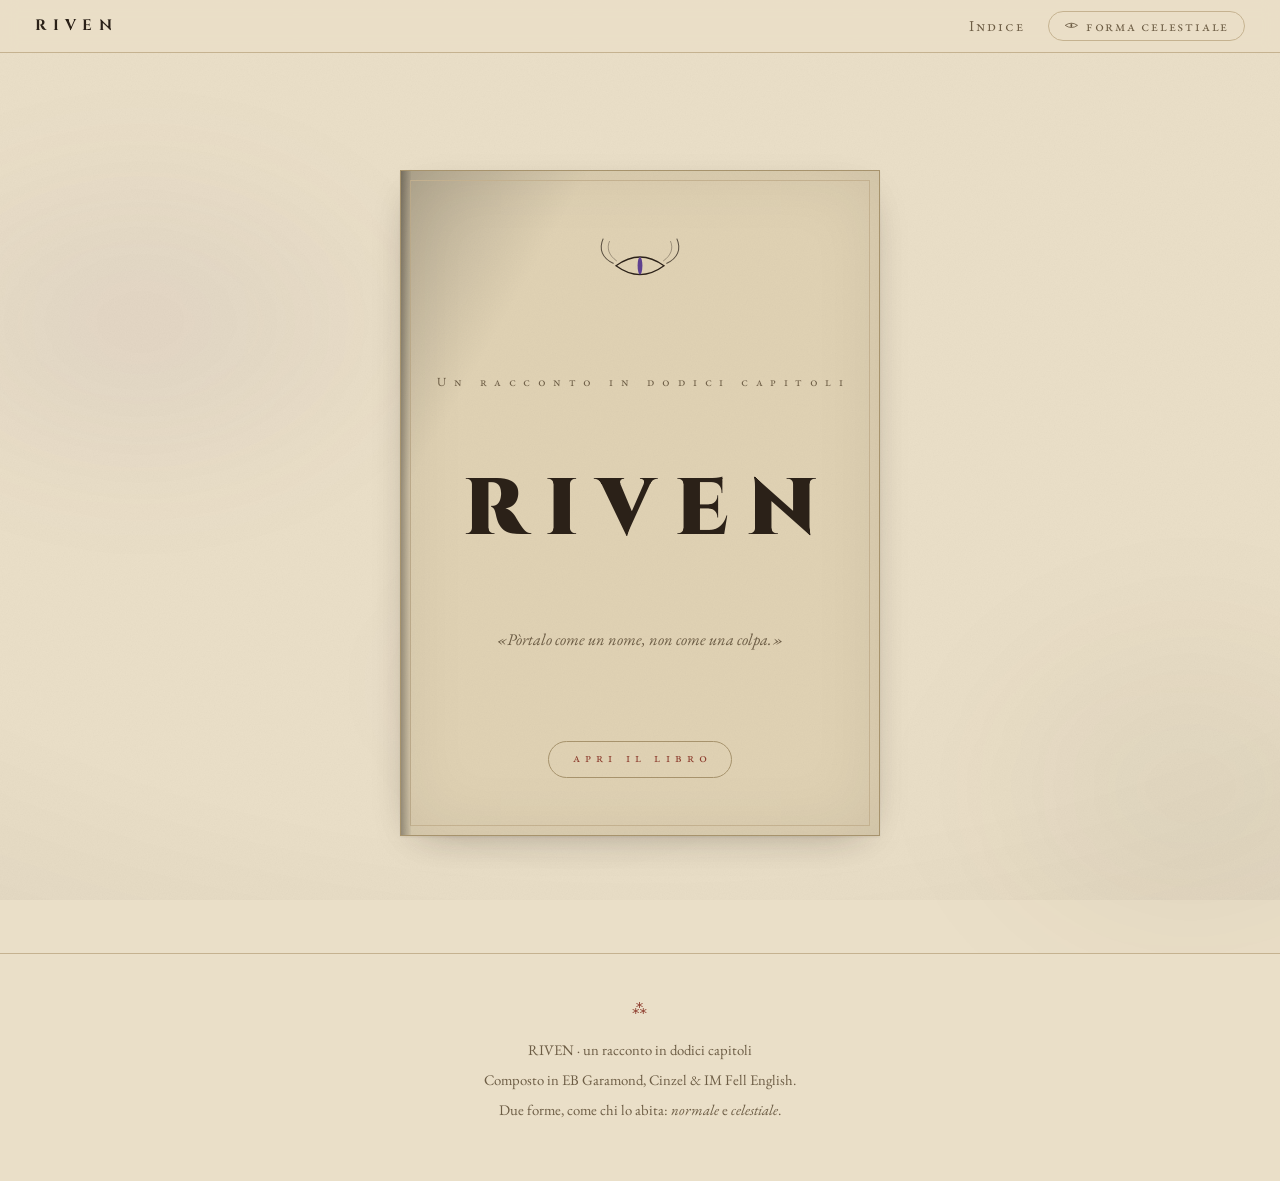
==== index.html @ 3614bf08 "Add files via upload" ====
<!doctype html>
<html lang="it" data-tema="normale">
<head>
<meta charset="utf-8">
<meta name="viewport" content="width=device-width, initial-scale=1">
<title>RIVEN — Il quaderno dello strappo</title>
<meta name="description" content="Un racconto gotico in dodici capitoli.">
<meta property="og:title" content="RIVEN — Il quaderno dello strappo">
<meta property="og:description" content="Un racconto gotico in dodici capitoli.">
<link rel="preconnect" href="https://fonts.googleapis.com"><link rel="preconnect" href="https://fonts.gstatic.com" crossorigin><link href="https://fonts.googleapis.com/css2?family=Cinzel:wght@700;900&family=EB+Garamond:ital,wght@0,400;0,600;1,400;1,600&family=IM+Fell+English:ital@0;1&family=Caveat:wght@400;600;700&display=swap" rel="stylesheet">
<link rel="stylesheet" href="css/stile.css?v=1781387082">
<script>try{var f=localStorage.getItem('riven-forma');if(!f)f=matchMedia('(prefers-color-scheme: dark)').matches?'celestiale':'normale';document.documentElement.setAttribute('data-tema',f);}catch(e){}</script>
</head>
<body class="home">
<div class="fiume" aria-hidden="true"><i></i></div>
<header class="barra">
  <a class="marchio" href="index.html">RIVEN</a>
  <nav>
    <a href="indice.html">Indice</a>
    <button class="forma" type="button"><svg class="occhio" viewBox="0 0 24 16" fill="none" aria-hidden="true">
  <path d="M2 8 Q12 1 22 8 Q12 15 2 8 Z" stroke="currentColor" stroke-width="1.4"/>
  <ellipse cx="12" cy="8" rx="1.4" ry="3.6" fill="currentColor"/>
</svg><span class="etichetta">forma celestiale</span></button>
  </nav>
</header>
<section class="copertina">
  <div class="fumo a" aria-hidden="true"></div>
  <div class="fumo b" aria-hidden="true"></div>
  <div class="fumo c" aria-hidden="true"></div>

  <div class="scena-libro">
    <div class="libro3d" id="libro3d" role="button" tabindex="0" aria-label="Apri il libro">
      <div class="bordo-superiore" aria-hidden="true"></div>
      <div class="bordo-destro" aria-hidden="true"></div>
      <div class="bordo-inferiore" aria-hidden="true"></div>
      <div class="dorso" aria-hidden="true"></div>
      
      <div class="copertina-retro" aria-hidden="true">
        <svg viewBox="0 0 120 80" class="sigillo-retro" fill="none" aria-hidden="true">
          <path d="M30 46 Q60 24 90 46 Q60 68 30 46 Z" stroke-width="1.4"/>
          <ellipse cx="60" cy="46" rx="2.6" ry="9"/>
        </svg>
        <p class="sinossi">
          Un quaderno trovato tra la neve e il fango.<br>Una creatura che non sa di essere un mostro.<br>Dodici capitoli per scendere nell'abisso dell'Altopiano, dove la pietà non esiste e ogni pagina sanguina.<br><br>Non aprire se hai paura del buio.
        </p>
      </div>

      <div class="pagina-dentro">
        <div class="incipit">
          <p>C'era un fiume, ai margini delle carte,<br>che non aveva dottrina e non aveva pietà:<br>portava ciò che gli veniva affidato,<br>e posava ciò che decideva di posare.</p>
<p>Una notte d'inverno portò un cesto.<br>Dentro il cesto c'era una cosa senza nome,<br>che guardava il buio come si guarda una casa.</p>
<p>Questa è la storia di come quella cosa ebbe un nome,<br>di ciò che il nome le costò,<br>e di un libro lasciato a metà da chi venne prima.</p>
<p class="monito">Chi legge, sappia: qui nessuna pagina si chiude.<br>Si aprono soltanto.</p>
<div style="text-align:center; margin-top: 2rem;">
  <button class="vai-indice" onclick="window.location.href='indice.html'">Sfoglia l'Indice</button>
</div>
        </div>
      </div>
      
      <div class="copertina-libro">
        <div class="faccia fronte">
          <svg class="sigillo" viewBox="0 0 120 80" fill="none" xmlns="http://www.w3.org/2000/svg" aria-hidden="true">
  <path class="tratto" d="M30 46 Q60 24 90 46 Q60 68 30 46 Z" stroke-width="1.6"/>
  <ellipse class="pupilla" cx="60" cy="46" rx="3" ry="11"/>
  <path class="tratto" d="M27 43 C13 37 8 25 14 12" stroke-width="1.3" opacity=".75"/>
  <path class="tratto" d="M31 40 C21 33 18 24 22 15" stroke-width="1" opacity=".45"/>
  <path class="tratto" d="M93 43 C107 37 112 25 106 12" stroke-width="1.3" opacity=".75"/>
  <path class="tratto" d="M89 40 C99 33 102 24 98 15" stroke-width="1" opacity=".45"/>
</svg>
          <p class="sovratitolo">Un racconto in dodici capitoli</p>
          <h1 class="titolone">RIVEN</h1>
          <p class="sottotitolo">«Pòrtalo come un nome, non come una colpa.»</p>
          <span class="invito">apri il libro</span>
        </div>
        <div class="faccia retro" aria-hidden="true">
          <!-- L'interno della copertina anteriore resta vuoto e pulito -->
        </div>
      </div>
    </div>
  </div>

  <div class="segnalibro">
    <button class="chiudi-segnalibro" title="Chiudi" aria-label="Chiudi segnalibro">✖</button>
    <span class="dove-eri">riprendi la lettura</span>
    <a class="link-leggi" href="#"></a>
  </div>
</section>
<footer class="colophon">
  <span class="fregio">⁂</span>
  <p>RIVEN · un racconto in dodici capitoli</p>
  <p>Composto in EB Garamond, Cinzel &amp; IM Fell English.</p>
  <p>Due forme, come chi lo abita: <em>normale</em> e <em>celestiale</em>.</p>
</footer>
<script src="js/lettura.js?v=1781387082"></script>
</body>
</html>
---- css/stile.css ----
/* ============================================================
   RIVEN · Il Quaderno dello Strappo
   Due forme: "normale" (carta & inchiostro) e "celestiale"
   (pietra notturna & sigilli viola). Il tema è il personaggio.
   ============================================================ */

/* ----------------------------- fondamenta */
:root{
  --font-corpo:'EB Garamond', Georgia, serif;
  --font-lapide:'Cinzel', serif;
  --font-altramano:'IM Fell English', 'EB Garamond', serif;
  --misura:42rem;
  --transizione:.45s cubic-bezier(.4,0,.2,1);
}

/* Forma normale — carta cartonata, inchiostro bruno, rubrica rossa */
html[data-tema="normale"]{
  --carta:#eadfc8;
  --carta-fonda:#e0d2b4;
  --carta-nota:#f2e8d2;
  --inchiostro:#2b2118;
  --inchiostro-tenue:#6d5d45;
  --rubrica:#8c3a2b;            /* il rosso dei copisti */
  --viola:#5f4190;
  --viola-tenue:#7c63ab;
  --linea:#c5b290;
  --linea-forte:#a8946d;
  --bagliore:transparent;
  --fumo-1:rgba(95,65,144,.07);
  --fumo-2:rgba(60,40,20,.06);
  --ombra:0 1px 2px rgba(43,33,24,.08), 0 12px 40px -18px rgba(43,33,24,.25);
  --c-kainar:#5f7d4c;   --c-lexora:#9a6a2c;   --c-bowkarot:#4f6378;
  --c-leda:#a0563a;     --c-torkas:#766343;
}

/* Forma celestiale — pietra notturna, osso, sigilli accesi */
html[data-tema="celestiale"]{
  --carta:#121017;
  --carta-fonda:#0c0a10;
  --carta-nota:#1a1623;
  --inchiostro:#d8d1bf;
  --inchiostro-tenue:#8d8579;
  --rubrica:#a98ae6;            /* la rubrica diventa sigillo */
  --viola:#a98ae6;
  --viola-tenue:#7e63b8;
  --linea:#2e2840;
  --linea-forte:#453a63;
  --bagliore:rgba(169,138,230,.35);
  --fumo-1:rgba(169,138,230,.10);
  --fumo-2:rgba(110,80,180,.07);
  --ombra:0 1px 2px rgba(0,0,0,.5), 0 14px 50px -16px rgba(120,90,200,.18);
  --c-kainar:#93b87e;   --c-lexora:#cda062;   --c-bowkarot:#8ba2bb;
  --c-leda:#cf8862;     --c-torkas:#ab9778;
}

*{box-sizing:border-box}
html{scroll-behavior:smooth}
html, body{ overflow-x:clip }
body{
  margin:0;
  font-family:var(--font-corpo);
  font-size:clamp(1.06rem, 1rem + .35vw, 1.22rem);
  line-height:1.72;
  color:var(--inchiostro);
  background:var(--carta);
  transition:background var(--transizione), color var(--transizione);
  -webkit-font-smoothing:antialiased;
  text-rendering:optimizeLegibility;
}

/* grana della carta — rumore SVG sopra tutto, impercettibile e vivo */
body::before{
  content:"";
  position:fixed; inset:0; z-index:40;
  pointer-events:none;
  background-image:url("data:image/svg+xml,%3Csvg xmlns='http://www.w3.org/2000/svg' width='280' height='280'%3E%3Cfilter id='g'%3E%3CfeTurbulence type='fractalNoise' baseFrequency='0.82' numOctaves='2' stitchTiles='stitch'/%3E%3CfeColorMatrix type='saturate' values='0'/%3E%3C/filter%3E%3Crect width='100%25' height='100%25' filter='url(%23g)'/%3E%3C/svg%3E");
  opacity:.055;
  mix-blend-mode:multiply;
}
html[data-tema="celestiale"] body::before{ mix-blend-mode:screen; opacity:.045; }

/* vignettatura — i bordi del foglio si scuriscono appena */
body::after{
  content:"";
  position:fixed; inset:0; z-index:39; pointer-events:none;
  background:radial-gradient(ellipse 120% 90% at 50% 40%, transparent 60%, rgba(0,0,0,.10) 100%);
  transition:opacity var(--transizione);
}
html[data-tema="normale"] body::after{ opacity:.5 }

a{color:var(--viola); text-decoration:none; transition:color .2s}
a:hover{color:var(--rubrica)}
em{font-style:italic}
strong{font-weight:600}
::selection{background:var(--viola-tenue); color:var(--carta)}

/* ----------------------------- il fiume (progresso di lettura) */
.fiume{
  position:fixed; top:0; left:0; right:0; height:3px; z-index:60;
  background:transparent;
}
.fiume i{
  display:block; height:100%; width:0;
  background:linear-gradient(90deg, var(--viola-tenue), var(--viola), var(--rubrica));
  box-shadow:0 0 8px var(--bagliore);
  transition:width .12s linear;
}

/* ----------------------------- barra di testa */
.barra{
  position:sticky; top:0; z-index:50;
  display:flex; align-items:center; justify-content:space-between;
  padding:.7rem clamp(1rem,4vw,2.2rem);
  background:var(--carta);
  background:color-mix(in srgb, var(--carta) 86%, transparent);
  -webkit-backdrop-filter:blur(8px);
  backdrop-filter:blur(8px);
  border-bottom:1px solid var(--linea);
  transition:background var(--transizione), border-color var(--transizione);
}
.marchio{
  font-family:var(--font-lapide); font-weight:700;
  letter-spacing:.42em; font-size:.95rem; color:var(--inchiostro);
}
.marchio:hover{color:var(--viola)}
.barra nav{display:flex; align-items:center; gap:1.4rem}
.barra nav a{
  font-variant:small-caps; letter-spacing:.14em; font-size:.95rem;
  color:var(--inchiostro-tenue);
}
.barra nav a:hover{color:var(--viola)}

/* il bottone della forma — la trasformazione */
.forma{
  font-family:var(--font-corpo); font-variant:small-caps; letter-spacing:.12em;
  font-size:.92rem; color:var(--inchiostro-tenue);
  background:none; border:1px solid var(--linea); border-radius:2em;
  padding:.28em 1em .34em; cursor:pointer;
  display:inline-flex; align-items:center; gap:.5em;
  transition:all .25s;
}
.forma:hover{border-color:var(--viola); color:var(--viola); box-shadow:0 0 12px var(--bagliore)}
.forma .occhio{width:1em; height:1em; flex:none}
.forma .occhio ellipse, .forma .occhio circle{transition:all .3s}

/* ----------------------------- la pagina */
.pagina{
  max-width:var(--misura);
  margin:0 auto;
  padding:clamp(2.4rem,6vw,4.5rem) clamp(1.2rem,5vw,2rem) 4rem;
}

/* ----------------------------- testata di capitolo */
.testata{ text-align:center; margin-bottom:3rem; position:relative }
.occhiello{
  font-variant:small-caps; letter-spacing:.5em; text-indent:.5em;
  color:var(--rubrica); font-size:.95rem; margin:0 0 1rem;
}
.titolo{
  font-family:var(--font-lapide); font-weight:700;
  font-size:clamp(1.9rem, 1.4rem + 2.4vw, 3rem);
  letter-spacing:.06em; line-height:1.18;
  margin:.1em 0 .5em; color:var(--inchiostro);
  text-wrap:balance;
}
html[data-tema="celestiale"] .titolo{ text-shadow:0 0 26px var(--bagliore) }
.epigrafe{
  font-family:var(--font-altramano); font-style:italic;
  color:var(--inchiostro-tenue); font-size:1.04em;
  max-width:30em; margin:0 auto;
}
.testata::after{
  content:"";
  display:block; width:7rem; height:1px; margin:2rem auto 0;
  background:linear-gradient(90deg, transparent, var(--linea-forte), transparent);
}
/* numerale in filigrana dietro la testata */
.filigrana{
  position:absolute; inset:-1.4rem 0 auto; z-index:-1;
  font-family:var(--font-lapide); font-weight:900;
  font-size:clamp(7rem,18vw,11rem); line-height:1;
  color:var(--inchiostro); opacity:.045;
  user-select:none; pointer-events:none;
}

/* ----------------------------- la tavola (illustrazione) */
.tavola{ margin:0 0 3.2rem; }
.tavola .cornice{
  border:1px solid var(--linea-forte);
  outline:1px solid var(--linea);
  outline-offset:5px;
  background:var(--carta-fonda);
  aspect-ratio:16/10;
  display:grid; place-items:center;
  overflow:hidden; position:relative;
  box-shadow:var(--ombra);
  transition:all var(--transizione);
}
.tavola img{ width:100%; height:100%; object-fit:cover; display:block }
.segnaposto{ text-align:center; padding:1rem; position:relative; width:100% }
.segnaposto .numerale{
  display:block; font-family:var(--font-lapide); font-weight:900;
  font-size:clamp(3.4rem,9vw,5.6rem); color:var(--inchiostro); opacity:.13;
  line-height:1;
}
.segnaposto .motivo{
  display:block; margin-top:.6rem;
  font-variant:small-caps; letter-spacing:.3em; text-indent:.3em;
  font-size:.82rem; color:var(--inchiostro-tenue);
}
.segnaposto::before, .segnaposto::after{
  content:"❦"; position:absolute; top:50%; transform:translateY(-50%);
  color:var(--linea-forte); font-size:1.1rem;
}
.segnaposto::before{left:8%} .segnaposto::after{right:8%}
.tavola figcaption{
  margin-top:.85rem; text-align:center;
  font-variant:small-caps; letter-spacing:.26em; text-indent:.26em;
  font-size:.85rem; color:var(--inchiostro-tenue);
}

/* ----------------------------- il testo */
.testo p{ margin:0 0 1.15em; text-align:justify; -webkit-hyphens:auto; hyphens:auto; }

/* capolettera — rubricato come nei manoscritti */
/* capolettera illuminato, da fiaba — span esplicito (sempre visibile, niente quirk di ::first-letter) */
.testo p.incipit .capolettera{
  float:left;
  font-family:var(--font-altramano); font-style:italic; font-weight:normal;
  font-size:5.5em; line-height:.75;
  margin:.06em .08em -.05em 0; padding:0 .08em 0 0;
  color:var(--rubrica);
}
@supports (color: color-mix(in srgb, red, blue)) {
  .testo p.incipit .capolettera {
    text-shadow:1px 1px 0 color-mix(in srgb, var(--rubrica) 28%, transparent);
  }
}
html[data-tema="celestiale"] .testo p.incipit .capolettera{
  color:var(--viola); text-shadow:0 0 26px var(--bagliore);
}

/* dialoghi — rientro pendente + filo a sinistra che si tinge col parlante */
.testo p.dialogo{
  padding-left:1.3em; text-indent:-.7em;
  border-left:2px solid var(--linea-forte); margin-left:.1em;
}
/* colori-personaggio: nome del parlante + filo del dialogo */
.chi{ font-style:normal; font-weight:600 }
.chi-riven{ color:var(--viola) }
.chi-kainar{ color:var(--c-kainar) }
.chi-lexora{ color:var(--c-lexora) }
.chi-bowkarot{ color:var(--c-bowkarot) }
.chi-leda{ color:var(--c-leda) }
.chi-torkas{ color:var(--c-torkas) }


/* l'altra mano — le voci e i marginalia del Primo */
.testo p.altramano{
  font-family:var(--font-altramano); font-style:italic;
  color:var(--inchiostro);
  color:color-mix(in srgb, var(--inchiostro) 72%, var(--viola));
  text-align:left;
  padding-left:1.6rem; position:relative;
  margin:1.5em 0;
}
.testo p.altramano::before{
  content:""; position:absolute; left:.35rem; top:.3em; bottom:.3em;
  width:1px; background:linear-gradient(var(--viola-tenue), transparent);
}
.testo p.altramano em{ font-style:normal }

/* separatore di scena */
.separatore{
  text-align:center; margin:2.6em 0;
  color:var(--rubrica); font-size:1.15em; letter-spacing:.8em; text-indent:.8em;
  user-select:none;
}
html[data-tema="celestiale"] .separatore{ text-shadow:0 0 14px var(--bagliore) }

/* ----------------------------- psicosi del Cap. VI (le voci sopra il testo) */
.testo{ position:relative }
.psicosi{ position:relative; z-index:0 }
.psicosi::before{
  content:""; position:absolute; inset:-3% 0; z-index:-1; pointer-events:none;
  background:radial-gradient(72% 42% at 50% 50%, var(--fumo-1), transparent 72%);
}
.psicosi-voci{
  position:absolute; inset:0; z-index:6; pointer-events:none;
  font-size:1rem;          /* base per gli em delle voci */
}
.voce{
  position:absolute; font-family:'Caveat', cursive; font-weight:600;
  white-space:nowrap; line-height:1; letter-spacing:.01em;
  opacity:0; transform:rotate(var(--rot,0deg)); will-change:opacity; user-select:none;
}
.voce.paziente{ color:var(--viola) }
.voce.piccola{ color:var(--inchiostro-tenue); font-weight:400; font-style:italic }
html[data-tema="celestiale"] .voce.paziente{ text-shadow:0 0 14px var(--bagliore) }
html[data-tema="celestiale"] .voce.piccola{ text-shadow:0 0 8px rgba(126,99,184,.4) }
.voce .moto{ display:inline-block; will-change:transform }

/* le voci nascono solo quando la scena entra in vista */
.psicosi.attiva .voce.comparsa{ animation:comparsa 1.7s ease forwards }
.psicosi.attiva .voce.pulsazione{ animation:pulsazione 5s ease-in-out infinite }
.psicosi.attiva .voce.lampeggio{ animation:lampeggio 3.4s linear infinite }
.psicosi.attiva .moto.deriva{
  animation-name:deriva; animation-timing-function:ease-in-out;
  animation-iteration-count:infinite; animation-direction:alternate;
}
.psicosi.attiva .moto.tremore{ animation:tremore .14s steps(2,end) infinite }

@keyframes comparsa{ from{opacity:0; filter:blur(3px)} to{opacity:var(--op); filter:blur(0)} }
@keyframes pulsazione{ 0%,100%{opacity:calc(var(--op) * .3)} 50%{opacity:var(--op)} }
@keyframes lampeggio{
  0%{opacity:0} 6%{opacity:var(--op)} 10%{opacity:.04} 15%{opacity:var(--op)}
  34%{opacity:var(--op)} 40%{opacity:0} 70%{opacity:0} 75%{opacity:calc(var(--op)*.9)}
  79%{opacity:.04} 84%{opacity:var(--op)} 95%{opacity:var(--op)} 100%{opacity:0}
}
@keyframes deriva{ from{transform:translate(0,0)} to{transform:translate(.5em,-.55em)} }
@keyframes tremore{
  0%{transform:translate(0,0)} 50%{transform:translate(.06em,-.05em)} 100%{transform:translate(-.05em,.05em)}
}
@media (max-width:760px){ .psicosi-voci{ font-size:.5rem; overflow:hidden } }
@media (prefers-reduced-motion:reduce){
  .voce{ opacity:var(--op) !important; animation:none !important }
  .moto{ animation:none !important }
}

/* ----------------------------- dal bestiario (il libro nel libro) */
.bestiario{
  margin:3.4rem auto 0; max-width:33rem;
  background:var(--carta-nota);
  border:1px solid var(--linea-forte);
  outline:1px solid var(--linea); outline-offset:5px;
  padding:1.5rem 1.7rem 1.2rem;
  transform:rotate(-.5deg);
  box-shadow:var(--ombra);
}
.bestiario .rubrichetta{
  display:block; text-align:center;
  font-variant:small-caps; letter-spacing:.42em; text-indent:.42em;
  font-size:.8rem; color:var(--rubrica); margin-bottom:.9rem;
}
.bestiario .nota{
  font-family:var(--font-altramano); font-style:italic;
  font-size:1.06em; line-height:1.62; margin:0 0 .9em; text-align:left;
}
.bestiario .nota em{ font-style:normal }
.bestiario .provenienza{
  font-size:.86em; color:var(--inchiostro-tenue);
  text-align:right; margin:0; line-height:1.5;
}
html[data-tema="celestiale"] .bestiario{ box-shadow:0 1px 2px rgba(0,0,0,.5), 0 0 34px -12px var(--bagliore) }

/* ----------------------------- finalino (glifo statico di chiusura) */
.finalino-wrap{ margin:3.4rem 0 0; text-align:center }
.finalino{ width:clamp(9rem, 30vw, 13rem); height:auto; display:inline-block }
.finalino .vite path{ stroke:var(--rubrica); stroke-width:1.3; fill:none; stroke-linecap:round; opacity:.8 }
.finalino .motivo path{ stroke:var(--rubrica); stroke-width:1.4; fill:none; stroke-linecap:round; stroke-linejoin:round }
.finalino .motivo .pieno{ fill:var(--viola); stroke:none }
.finalino .pieno{ fill:var(--rubrica); stroke:none }
html[data-tema="celestiale"] .finalino{ filter:drop-shadow(0 0 9px var(--bagliore)) }

/* ----------------------------- explicit (chiusa di capitolo) */
.explicit{
  margin:1.4rem 0 0; text-align:center;
  font-variant:small-caps; letter-spacing:.45em; text-indent:.45em;
  font-size:.78rem; color:var(--inchiostro-tenue);
}

/* ----------------------------- passi (navigazione tra capitoli) */
.passi{
  margin-top:4.5rem; padding-top:1.6rem;
  border-top:1px solid var(--linea);
  display:flex; justify-content:space-between; gap:1rem;
}
.passi a{
  display:flex; flex-direction:column; gap:.15rem; max-width:46%;
}
.passi .verso{
  font-variant:small-caps; letter-spacing:.22em; font-size:.8rem;
  color:var(--inchiostro-tenue);
}
.passi .dove{ font-family:var(--font-lapide); font-size:.98rem; letter-spacing:.04em }
.passi a:hover .dove{ color:var(--rubrica) }
.passi .innanzi{ margin-left:auto; text-align:right }

/* ----------------------------- copertina */
.copertina{
  min-height:100vh;
  min-height:100svh;
  display:grid; place-items:center; text-align:center;
  position:relative; overflow:hidden;
  padding:2rem 1rem;
}
.copertina-interno{ position:relative; z-index:2; max-width:46rem }
.sovratitolo{
  font-variant:small-caps; letter-spacing:.6em; text-indent:.6em;
  color:var(--inchiostro-tenue); font-size:.95rem; margin:0 0 2.2rem;
}
.titolone{
  font-family:var(--font-lapide); font-weight:900;
  font-size:clamp(4rem, 14vw, 9.5rem);
  letter-spacing:.3em; text-indent:.3em;
  margin:.05em 0; line-height:1; color:var(--inchiostro);
}
html[data-tema="celestiale"] .titolone{ text-shadow:0 0 60px var(--bagliore) }
.sottotitolo{
  font-family:var(--font-altramano); font-style:italic;
  font-size:clamp(1.05rem, 1rem + .8vw, 1.4rem);
  color:var(--inchiostro-tenue); margin:1.6rem auto 0; max-width:30em;
}

/* il sigillo — occhio a pupilla verticale tra due ali di fumo */
.sigillo{ width:clamp(64px, 10vw, 96px); height:auto; margin-bottom:1.6rem }
.sigillo .tratto{ stroke:var(--inchiostro); transition:stroke var(--transizione) }
.sigillo .pupilla{ fill:var(--viola); transition:fill var(--transizione) }
html[data-tema="celestiale"] .sigillo{ filter:drop-shadow(0 0 14px var(--bagliore)) }
@keyframes respiro{ 0%,100%{opacity:.85} 50%{opacity:1} }
html[data-tema="celestiale"] .sigillo{ animation:respiro 5s ease-in-out infinite }

/* fumo che deriva sulla copertina */
.fumo{ position:absolute; border-radius:50%; filter:blur(52px); z-index:1; pointer-events:none }
.fumo.a{ width:46vmax; height:30vmax; left:-12vmax; top:6vmax;  background:radial-gradient(closest-side, var(--fumo-1), transparent) }
.fumo.b{ width:42vmax; height:34vmax; right:-14vmax; bottom:-4vmax; background:radial-gradient(closest-side, var(--fumo-2), transparent) }
.fumo.c{ width:30vmax; height:22vmax; left:30vmax; bottom:10vmax; background:radial-gradient(closest-side, var(--fumo-1), transparent) }
@keyframes deriva-a{ from{transform:translate(0,0) rotate(0deg)} to{transform:translate(7vmax,-4vmax) rotate(8deg)} }
@keyframes deriva-b{ from{transform:translate(0,0)} to{transform:translate(-6vmax,-5vmax)} }
@keyframes deriva-c{ from{transform:translate(0,0) scale(1)} to{transform:translate(4vmax,3vmax) scale(1.15)} }
.fumo.a{ animation:deriva-a 26s ease-in-out infinite alternate }
.fumo.b{ animation:deriva-b 31s ease-in-out infinite alternate }
.fumo.c{ animation:deriva-c 23s ease-in-out infinite alternate }

/* segnalibro — riprendi la lettura */
.segnalibro{
  display:none;
  margin:2.4rem auto 0; max-width:26rem;
  border:1px solid var(--linea-forte);
  background:var(--carta-nota);
  padding:.8rem 2rem .8rem 1.2rem; text-align:center;
  box-shadow:var(--ombra); position:relative;
}
.chiudi-segnalibro{
  position:absolute; top:.4rem; right:.4rem;
  background:transparent; border:none;
  color:var(--inchiostro-tenue); font-size:.9rem;
  cursor:pointer; padding:.2rem; transition:color .2s;
}
.chiudi-segnalibro:hover{ color:var(--rubrica) }
.segnalibro.visibile{ display:block }
.segnalibro .dove-eri{
  font-variant:small-caps; letter-spacing:.2em; font-size:.8rem;
  color:var(--inchiostro-tenue); display:block; margin-bottom:.15rem;
}
.segnalibro a{ font-family:var(--font-lapide); letter-spacing:.05em }

/* ----------------------------- indice */
.indice{ max-width:var(--misura); margin:0 auto; padding:4rem clamp(1.2rem,5vw,2rem) 5rem }
.indice h2{
  font-variant:small-caps; letter-spacing:.5em; text-indent:.5em; text-align:center;
  font-weight:400; font-size:1.05rem; color:var(--rubrica); margin:0 0 2.6rem;
}
.indice ol{ list-style:none; margin:0; padding:0 }
.indice li{ border-bottom:1px solid var(--linea) }
.indice li:first-child{ border-top:1px solid var(--linea) }
.voce-indice{
  display:grid; grid-template-columns:4.2rem 1fr; gap:0 1.4rem;
  align-items:baseline;
  padding:1.15rem .4rem; color:var(--inchiostro);
  transition:background .25s;
}
.voce-indice:hover{ background:color-mix(in srgb, var(--viola) 6%, transparent) }
.voce-indice .num{
  font-family:var(--font-lapide); font-weight:700; font-size:1.5rem;
  color:var(--rubrica); text-align:right;
  transition:text-shadow .25s;
}
.voce-indice:hover .num{ text-shadow:0 0 16px var(--bagliore) }
.voce-indice .tit{ font-family:var(--font-lapide); font-size:1.12rem; letter-spacing:.04em }
.voce-indice .epi{
  grid-column:2; font-family:var(--font-altramano); font-style:italic;
  font-size:.95rem; color:var(--inchiostro-tenue); margin-top:.2rem;
}

/* ----------------------------- colophon */
.colophon{
  border-top:1px solid var(--linea);
  text-align:center; padding:2.6rem 1.4rem 3.4rem;
  color:var(--inchiostro-tenue); font-size:.92rem;
}
.colophon .fregio{ color:var(--rubrica); letter-spacing:.6em; text-indent:.6em; display:block; margin-bottom:1rem }
.colophon p{ margin:.3em 0 }

/* il libro che si apre (home) */
.home .copertina{ gap:0 }
.scena-libro{ perspective:2400px; perspective-origin:50% 42%; position:relative; z-index:2 }
.libro3d{
  --spessore: 40px;
  position:relative;
  width:min(82vw, 30rem); height:min(74svh, 42rem);
  transform-style:preserve-3d; cursor:grab;
}
.libro3d:active{ cursor:grabbing }
.libro3d:focus-visible{ outline:2px solid var(--viola); outline-offset:16px; border-radius:6px }

/* la pagina interna (incipit) — sotto la copertina, si scopre aprendo */
.pagina-dentro{
  position:absolute; inset:0;
  background:var(--carta-nota);
  border:1px solid var(--linea-forte);
  transform:translateZ(calc(var(--spessore) * -1));
  box-shadow:var(--ombra);
  display:grid; place-items:center;
  padding:clamp(1.4rem,4.5vw,3rem); overflow:hidden;
  backface-visibility:hidden; -webkit-backface-visibility:hidden;
}
.pagina-dentro::before{
  content:""; position:absolute; top:0; bottom:0; left:0; width:13%;
  background:linear-gradient(90deg, rgba(0,0,0,.17), transparent); pointer-events:none;
}

/* la copertina rigida, incernierata a sinistra (lo spine) */
.copertina-libro{
  position:absolute; inset:0;
  transform-origin:left center; transform:rotateY(0deg);
  transform-style:preserve-3d;
  transition:transform 1.7s cubic-bezier(.62,.04,.26,1);
  z-index:3;
}
.libro3d.aperto .copertina-libro{ transform:rotateY(-160deg) }
.faccia{
  position:absolute; inset:0;
  backface-visibility:hidden; -webkit-backface-visibility:hidden;
  display:grid; place-items:center;
}
.faccia.fronte{
  background:linear-gradient(120deg, rgba(0,0,0,.20), transparent 22%), var(--carta-fonda);
  border:1px solid var(--linea-forte);
  outline:1px solid var(--linea); outline-offset:-11px;
  box-shadow:var(--ombra), inset 0 0 70px rgba(0,0,0,.08);
  text-align:center; padding:2rem 1.6rem;
}
.faccia.fronte::before{
  content:""; position:absolute; top:0; bottom:0; left:0; width:10px;
  background:linear-gradient(90deg, rgba(0,0,0,.30), rgba(0,0,0,.03));
}
.faccia.retro{
  transform:rotateY(180deg);
  background:var(--carta-fonda);
  border:1px solid var(--linea-forte);
  outline:1px solid var(--linea); outline-offset:-11px;
}
.sigillo-retro{ width:44% }
.sigillo-retro path{ stroke:var(--inchiostro); opacity:.2 }
.sigillo-retro ellipse{ fill:var(--viola); opacity:.3 }

.faccia.fronte .titolone{ font-size:clamp(2.8rem,11vw,5rem); letter-spacing:.24em; text-indent:.24em }
.faccia.fronte .sovratitolo{ margin-bottom:1.4rem; font-size:.78rem }
.faccia.fronte .sottotitolo{ font-size:1.02rem; margin-top:1.2rem }
.faccia.fronte .invito{
  display:inline-block; margin-top:2.2rem;
  font-variant:small-caps; letter-spacing:.4em; text-indent:.4em; font-size:.82rem;
  color:var(--rubrica); border:1px solid var(--linea-forte); border-radius:2em;
  padding:.45em 1.4em .5em; animation:respiro 3.2s ease-in-out infinite;
}

/* incipit: appare quando la copertina è quasi spalancata */
.pagina-dentro .incipit{
  font-family:var(--font-altramano); font-style:italic;
  text-align:center; line-height:1.8;
  font-size:clamp(1rem,.9rem + .6vw,1.2rem);
  opacity:0; transform:translateY(8px);
  transition:opacity 1s ease, transform 1s ease;
}
.libro3d.aperto .incipit{ opacity:1; transform:none; transition-delay:1s }
.pagina-dentro .incipit p{ margin:0 0 1.1em }
.pagina-dentro .incipit .monito{ color:var(--rubrica); margin-top:1.5em }
.pagina-dentro .incipit .vai-indice{
  display:inline-block; position:relative; z-index:50; transform:translateZ(20px); cursor:pointer;
  background:transparent; border:1px solid var(--rubrica); color:var(--rubrica); padding:.5rem 1.2rem; border-radius:2em; transition:all .2s; background:none; border:none; color:var(--viola); margin-top:1rem; font-family:var(--font-corpo); font-style:normal;
  font-variant:small-caps; letter-spacing:.32em; text-indent:.32em; font-size:.85rem;
}
@media (prefers-reduced-motion:reduce){
  .copertina-libro{ transition:transform .4s ease } .incipit{ transition:none }
}

/* ----------------------------- post scriptum (a mano) */
.postscriptum{
  margin:3rem auto 0; max-width:30rem;
  font-family:'Caveat', cursive;
  color:var(--inchiostro);
  color:color-mix(in srgb, var(--inchiostro) 60%, var(--viola));
  transform:rotate(-1.6deg);
  border-top:1px dashed var(--linea-forte);
  padding-top:2rem; text-align:center;
}
.postscriptum .ps-riga{ font-size:1.5rem; line-height:1.3; margin:0 0 .7em }
.postscriptum .grande{ font-size:1.9rem; font-weight:600 }
.postscriptum .ps-firma{ font-size:1.4rem; text-align:right; margin:.8em 0 0 }
html[data-tema="celestiale"] .postscriptum{ text-shadow:0 0 14px var(--bagliore) }

/* ----------------------------- la marea (Cap. XI — il panico, l'affogare) */
.panico{ position:relative }
/* la stanza si stringe: vignetta fredda che pulsa, pilotata dallo scroll */
.marea{
  position:fixed; inset:0; z-index:30; pointer-events:none;
  opacity:0; transition:opacity .25s linear;
  background:
    radial-gradient(120% 90% at 50% 45%, transparent 30%, rgba(8,10,22,.55) 78%, rgba(4,6,16,.92) 100%),
    radial-gradient(60% 50% at 50% 45%, rgba(40,60,120,.18), transparent 70%);
}
.marea::after{   /* increspatura d'acqua nera ai bordi */
  content:""; position:absolute; inset:0;
  background:radial-gradient(100% 70% at 50% 50%, transparent 55%, rgba(20,30,60,.35) 100%);
  mix-blend-mode:multiply;
}
html[data-tema="celestiale"] .marea{
  background:
    radial-gradient(120% 90% at 50% 45%, transparent 28%, rgba(0,0,0,.6) 76%, #000 100%),
    radial-gradient(60% 50% at 50% 45%, rgba(120,90,200,.22), transparent 70%);
}
/* il testo del panico, man mano che si affonda, si fa opaco e trema (var pilotata da JS) */
.panico{ --giu:0 }
.panico .testo-affonda, .panico > p, .panico > div:not(.marea){
  transition:filter .3s linear;
}
@media (prefers-reduced-motion:reduce){
  .marea{ transition:none }
}

/* ============================================================
   EFFETTI IMMERSIVI per-capitolo
   ============================================================ */

/* --- Cap. III · il sigillo inciso a fuoco --- */
.sigillo-scena{ position:relative }
.sigillo-fuoco{
  position:fixed; inset:0; z-index:33; pointer-events:none;
  display:grid; place-items:center; opacity:0;
  background:radial-gradient(closest-side, rgba(8,4,18,.74), rgba(8,4,18,.32) 45%, transparent 70%);
}
.sigillo-fuoco svg{ width:min(66vmin, 520px); height:auto; overflow:visible }
.sigillo-fuoco .ramo{
  fill:none; stroke:#c9aef0; stroke-width:2.4; stroke-linecap:round; stroke-linejoin:round;
  stroke-dasharray:1; stroke-dashoffset:1;
  filter:drop-shadow(0 0 4px #fff) drop-shadow(0 0 12px var(--viola)) drop-shadow(0 0 26px var(--viola));
}
.sigillo-fuoco .occhio-p{
  fill:#e7d8ff; opacity:0;
  transform-box:fill-box; transform-origin:center;
  filter:drop-shadow(0 0 10px var(--viola)) drop-shadow(0 0 22px var(--viola));
}
.sigillo-scena.acceso .sigillo-fuoco{ animation:sig-vita 6.5s ease forwards }
.sigillo-scena.acceso .ramo{ animation:sig-incidi 1.9s cubic-bezier(.5,0,.3,1) forwards .2s, sig-pulsa 2.4s ease-in-out 2.2s infinite }
.sigillo-scena.acceso .ramo:nth-of-type(n+2){ animation-delay:.65s, 2.4s }
.sigillo-scena.acceso .ramo:nth-of-type(n+5){ animation-delay:1.1s, 2.6s }
.sigillo-scena.acceso .occhio-p{ animation:sig-occhio 1.5s ease forwards 1.7s }
@keyframes sig-vita{ 0%{opacity:0} 14%{opacity:1} 60%{opacity:1} 78%{opacity:.92} 100%{opacity:0} }
@keyframes sig-incidi{ to{ stroke-dashoffset:0 } }
@keyframes sig-pulsa{ 0%,100%{ stroke:#b79ae6 } 50%{ stroke:#efe2ff } }
@keyframes sig-occhio{ 0%{opacity:0; transform:scale(.4)} 55%{opacity:1; transform:scale(1.12)} 100%{opacity:.95; transform:none} }
@media (prefers-reduced-motion:reduce){ .sigillo-fuoco{ display:none } }

/* --- Cap. IV · inchiostro sanguinante --- */
.inchiostro{ position:fixed; top:0; left:0; right:0; height:0; z-index:24; pointer-events:none; --ink:#241a12 }
html[data-tema="celestiale"] .inchiostro{ --ink:#5b3f87 }
.inchiostro .orlo{ position:absolute; top:0; left:0; right:0; height:5px; background:var(--ink); opacity:.5 }
.inchiostro .goccia{
  position:absolute; top:0; width:10px;
  height:calc(var(--cola,0) * var(--maxlen,30vh));
  background:linear-gradient(var(--ink) 55%, transparent);
  border-radius:0 0 46% 46% / 0 0 16px 16px;
  opacity:.4; transition:height .12s linear;
}
html[data-tema="celestiale"] .inchiostro .goccia{ opacity:.5; filter:drop-shadow(0 0 6px rgba(150,110,225,.45)) }
@media (prefers-reduced-motion:reduce){ .inchiostro .goccia{ transition:none } }

/* --- Cap. V · lo sciame di occhi --- */
.lupi{ position:relative }
.occhi{ position:fixed; inset:0; z-index:9; pointer-events:none; opacity:0; transition:opacity 1.4s ease }
.lupi.visti .occhi{ opacity:1 }
.occhi::before{ content:""; position:absolute; inset:0;
  background:radial-gradient(120% 95% at 50% 50%, transparent 40%, rgba(3,1,8,.72) 100%); }
.occhio-spia{ position:absolute; width:calc(var(--sc,1) * 58px); transform:translate(-50%,-50%) }
.occhio-spia svg{ width:100%; height:auto; overflow:visible; display:block }
.occhio-spia .palpebra{ fill:rgba(8,5,14,.9); stroke-width:1 }
.occhio-spia .bulbo{ transition:transform .16s ease-out }
.tinta-r .palpebra{ stroke:rgba(190,40,55,.55) }
.tinta-r .iride{ fill:#5e0e1a } .tinta-r .pupilla{ fill:#e23047; filter:drop-shadow(0 0 5px #e23047) }
.tinta-v .palpebra{ stroke:rgba(150,110,225,.55) }
.tinta-v .iride{ fill:#2f1f55 } .tinta-v .pupilla{ fill:#a98ae6; filter:drop-shadow(0 0 6px #a98ae6) }
.lupi.visti .occhio-spia{ animation:occhio-nasce .8s ease both }
@keyframes occhio-nasce{ from{opacity:0} to{opacity:1} }
@media (prefers-reduced-motion:reduce){ .occhio-spia .bulbo{ transition:none } }

/* --- Cap. IX · lo strappo di carta --- */
.strappo{ position:relative; margin:2.2rem 0; overflow:visible }
.strappo .orlo-su, .strappo .orlo-giu, .strappo .vuoto{
  display:block; width:100vw; margin-left:50%; transform:translateX(-50%);
}
.strappo .orlo-su, .strappo .orlo-giu{ height:22px }
.strappo .orlo-su path, .strappo .orlo-giu path{ fill:var(--carta) }
.strappo .orlo-su{ filter:drop-shadow(0 3px 2px rgba(0,0,0,.28)) }
.strappo .orlo-giu{ filter:drop-shadow(0 -3px 2px rgba(0,0,0,.28)) }
.strappo .vuoto{ height:0; background:#06040c; box-shadow:inset 0 0 34px #000;
  transition:height 1.2s cubic-bezier(.7,0,.3,1) }
.strappo.aperto .vuoto{ height:62px }
@media (prefers-reduced-motion:reduce){ .strappo .vuoto{ transition:none; height:40px } }

/* ----------------------------- accessibilità & stampa */
@media (prefers-reduced-motion:reduce){
  .fumo, .sigillo{ animation:none !important }
  html{ scroll-behavior:auto }
}
@media (max-width:560px){
  .testo p{ text-align:left }
  .passi .dove{ font-size:.88rem }
  .voce-indice{ grid-template-columns:3rem 1fr; gap:0 .9rem }
}
@media print{
  .barra, .fiume, .passi, .forma, .discesa, .fumo, .segnalibro, .psicosi-voci, .marea,
  .sigillo-fuoco, .inchiostro, .occhi, .strappo{ display:none !important }
  .copertina-libro{ display:none !important }
  .incipit{ opacity:1 !important; transform:none !important }
  body{ background:#fff; color:#111; font-size:11.5pt }
  body::before, body::after{ display:none }
  .pagina{ max-width:100% }
  .testo p{ orphans:3; widows:3 }
  .titolo, .occhiello{ color:#111 }
}





/* Struttura 3D del Libro (Spessore) */
.bordo-superiore, .bordo-destro, .bordo-inferiore {
  position: absolute;
  /* La texture della carta deve funzionare bene anche nel tema celestiale. Uso variabili CSS. */
  background: repeating-linear-gradient(to right, var(--carta) 0px, var(--carta-fonda) 1px, var(--carta-nota) 2px, var(--linea) 3px);
  border: 1px solid var(--linea-forte);
}
.bordo-superiore {
  top: 0; left: 0; right: 0; height: var(--spessore);
  transform-origin: top; transform: rotateX(-90deg);
  background: repeating-linear-gradient(to bottom, var(--carta) 0px, var(--carta-fonda) 1px, var(--carta-nota) 2px, var(--linea) 3px);
}
.bordo-inferiore {
  bottom: 0; left: 0; right: 0; height: var(--spessore);
  transform-origin: bottom; transform: rotateX(90deg);
  background: repeating-linear-gradient(to top, var(--carta) 0px, var(--carta-fonda) 1px, var(--carta-nota) 2px, var(--linea) 3px);
}
.bordo-destro {
  top: 0; bottom: 0; right: 0; width: var(--spessore);
  transform-origin: right; transform: rotateY(-90deg);
}

.dorso {
  position: absolute; top: 0; bottom: 0; left: 0; width: var(--spessore);
  background: var(--carta-fonda); border: 1px solid var(--linea-forte);
  transform-origin: left; transform: rotateY(90deg);
  box-shadow: inset 0 0 20px rgba(0,0,0,.15);
}

.copertina-retro {
  position: absolute; inset: 0;
  transform: translateZ(calc(var(--spessore) * -1)) rotateY(180deg);
  background: linear-gradient(120deg, rgba(0,0,0,.20), transparent 22%), var(--carta-fonda);
  border: 1px solid var(--linea-forte);
  outline: 1px solid var(--linea); outline-offset: -11px;
  box-shadow: inset 0 0 70px rgba(0,0,0,.08);
  display: flex; flex-direction: column; justify-content: center; align-items: center;
  padding: 3rem 2rem; text-align: center;
  backface-visibility: hidden; -webkit-backface-visibility: hidden;
}

.copertina-retro .sinossi {
  font-family: var(--font-altramano); font-style: italic;
  font-size: 1.12rem; color: var(--inchiostro-tenue);
  margin-top: 1.8rem; line-height: 1.6; max-width: 22rem;
}

.copertina-retro .sigillo-retro { width: 35%; max-width: 70px; opacity: 0.6; }
.copertina-retro .sigillo-retro path { stroke: var(--inchiostro); }
.copertina-retro .sigillo-retro ellipse { fill: var(--viola); }




.libro3d.aperto .copertina-libro {
  pointer-events: none;
}


.pagina-dentro .incipit .vai-indice {
  display: inline-block; cursor: pointer;
  font-family: var(--font-corpo); font-variant: small-caps; letter-spacing: .32em; text-indent: .32em; font-size: .85rem;
  background: transparent; border: 1px solid var(--rubrica); color: var(--rubrica);
  padding: .6rem 1.4rem; border-radius: 2em; transition: all .25s;
  pointer-events: auto; position: relative; z-index: 100;
}

.pagina-dentro .incipit .vai-indice:hover {
  background: var(--rubrica); color: var(--carta); box-shadow: 0 0 16px var(--bagliore);
  transform: scale(1.05);
}
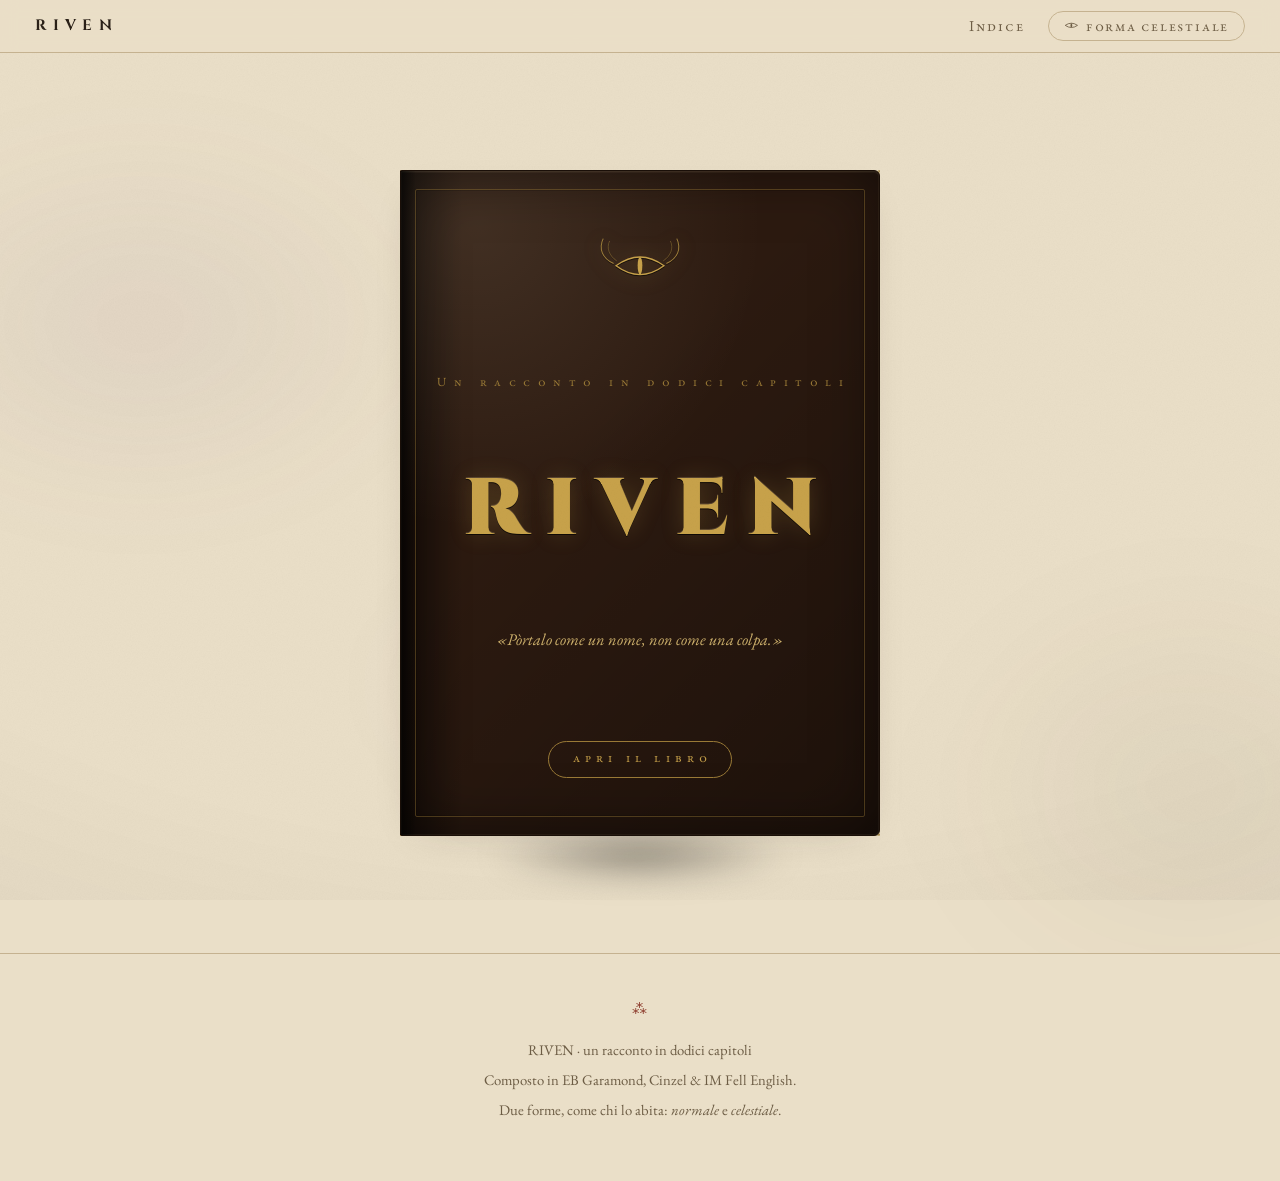
==== commit c3af08ef: "Add files via upload" ====
--- a/index.html
+++ b/index.html
@@ -8,7 +8,7 @@
 <meta property="og:title" content="RIVEN — Il quaderno dello strappo">
 <meta property="og:description" content="Un racconto gotico in dodici capitoli.">
 <link rel="preconnect" href="https://fonts.googleapis.com"><link rel="preconnect" href="https://fonts.gstatic.com" crossorigin><link href="https://fonts.googleapis.com/css2?family=Cinzel:wght@700;900&family=EB+Garamond:ital,wght@0,400;0,600;1,400;1,600&family=IM+Fell+English:ital@0;1&family=Caveat:wght@400;600;700&display=swap" rel="stylesheet">
-<link rel="stylesheet" href="css/stile.css?v=1781387082">
+<link rel="stylesheet" href="css/stile.css?v=1781394057">
 <script>try{var f=localStorage.getItem('riven-forma');if(!f)f=matchMedia('(prefers-color-scheme: dark)').matches?'celestiale':'normale';document.documentElement.setAttribute('data-tema',f);}catch(e){}</script>
 </head>
 <body class="home">
@@ -91,6 +91,6 @@
   <p>Composto in EB Garamond, Cinzel &amp; IM Fell English.</p>
   <p>Due forme, come chi lo abita: <em>normale</em> e <em>celestiale</em>.</p>
 </footer>
-<script src="js/lettura.js?v=1781387082"></script>
+<script src="js/lettura.js?v=1781394057"></script>
 </body>
 </html>
--- a/css/stile.css
+++ b/css/stile.css
@@ -31,6 +31,7 @@
   --ombra:0 1px 2px rgba(43,33,24,.08), 0 12px 40px -18px rgba(43,33,24,.25);
   --c-kainar:#5f7d4c;   --c-lexora:#9a6a2c;   --c-bowkarot:#4f6378;
   --c-leda:#a0563a;     --c-torkas:#766343;
+  --pelle:#2c1a10; --pelle-luce:#5c3c25; --pelle-scura:#1a0f08; --oro:#c8a24a; --oro-tenue:#9a7a36;
 }
 
 /* Forma celestiale — pietra notturna, osso, sigilli accesi */
@@ -51,6 +52,7 @@
   --ombra:0 1px 2px rgba(0,0,0,.5), 0 14px 50px -16px rgba(120,90,200,.18);
   --c-kainar:#93b87e;   --c-lexora:#cda062;   --c-bowkarot:#8ba2bb;
   --c-leda:#cf8862;     --c-torkas:#ab9778;
+  --pelle:#171022; --pelle-luce:#3a2c52; --pelle-scura:#0c0812; --oro:#b79be0; --oro-tenue:#8166b0;
 }
 
 *{box-sizing:border-box}
@@ -535,33 +537,54 @@
   display:grid; place-items:center;
 }
 .faccia.fronte{
-  background:linear-gradient(120deg, rgba(0,0,0,.20), transparent 22%), var(--carta-fonda);
-  border:1px solid var(--linea-forte);
-  outline:1px solid var(--linea); outline-offset:-11px;
-  box-shadow:var(--ombra), inset 0 0 70px rgba(0,0,0,.08);
+  background:
+    radial-gradient(130% 100% at 16% 8%, rgba(255,236,200,.10), transparent 46%),
+    linear-gradient(135deg, transparent 38%, rgba(0,0,0,.34)),
+    linear-gradient(90deg, rgba(0,0,0,.5), transparent 13%),
+    var(--pelle);
+  border:1px solid var(--pelle-scura);
+  box-shadow:inset 0 0 0 1px rgba(255,220,170,.05),
+             inset 0 0 60px rgba(0,0,0,.5),
+             inset 0 2px 1px rgba(255,230,190,.07);
   text-align:center; padding:2rem 1.6rem;
+  border-radius:2px 6px 6px 2px;
+}
+/* cornice incisa sulla pelle */
+.faccia.fronte::after{
+  content:""; position:absolute; inset:18px 14px;
+  border:1px solid var(--oro-tenue); opacity:.4; border-radius:2px;
+  box-shadow:inset 0 0 0 1px rgba(0,0,0,.35);
+  pointer-events:none;
 }
 .faccia.fronte::before{
-  content:""; position:absolute; top:0; bottom:0; left:0; width:10px;
-  background:linear-gradient(90deg, rgba(0,0,0,.30), rgba(0,0,0,.03));
-}
+  content:""; position:absolute; top:0; bottom:0; left:0; width:14px;
+  background:linear-gradient(90deg, rgba(0,0,0,.55), rgba(0,0,0,.04));
+}
+.faccia.fronte .sigillo .tratto{ stroke:var(--oro) }
+.faccia.fronte .sigillo .pupilla{ fill:var(--oro) }
+.faccia.fronte .sigillo{ filter:drop-shadow(0 1px 0 rgba(0,0,0,.6)) drop-shadow(0 0 10px rgba(200,162,74,.25)) }
 .faccia.retro{
   transform:rotateY(180deg);
-  background:var(--carta-fonda);
-  border:1px solid var(--linea-forte);
-  outline:1px solid var(--linea); outline-offset:-11px;
+  background:radial-gradient(120% 100% at 80% 12%, rgba(255,236,200,.06), transparent 50%), var(--pelle);
+  border:1px solid var(--pelle-scura);
+  box-shadow:inset 0 0 60px rgba(0,0,0,.5);
 }
 .sigillo-retro{ width:44% }
 .sigillo-retro path{ stroke:var(--inchiostro); opacity:.2 }
 .sigillo-retro ellipse{ fill:var(--viola); opacity:.3 }
 
-.faccia.fronte .titolone{ font-size:clamp(2.8rem,11vw,5rem); letter-spacing:.24em; text-indent:.24em }
-.faccia.fronte .sovratitolo{ margin-bottom:1.4rem; font-size:.78rem }
-.faccia.fronte .sottotitolo{ font-size:1.02rem; margin-top:1.2rem }
+.faccia.fronte .titolone{
+  font-size:clamp(2.8rem,11vw,5rem); letter-spacing:.24em; text-indent:.24em;
+  color:var(--oro);
+  text-shadow:0 1px 0 rgba(0,0,0,.7), 0 -1px 0 rgba(255,230,180,.18), 0 0 22px rgba(200,162,74,.22);
+}
+html[data-tema="celestiale"] .faccia.fronte .titolone{ text-shadow:0 1px 0 rgba(0,0,0,.8), 0 0 26px var(--bagliore) }
+.faccia.fronte .sovratitolo{ margin-bottom:1.4rem; font-size:.78rem; color:var(--oro-tenue) }
+.faccia.fronte .sottotitolo{ font-size:1.02rem; margin-top:1.2rem; color:color-mix(in srgb, var(--oro) 60%, #d8c7a0) }
 .faccia.fronte .invito{
   display:inline-block; margin-top:2.2rem;
   font-variant:small-caps; letter-spacing:.4em; text-indent:.4em; font-size:.82rem;
-  color:var(--rubrica); border:1px solid var(--linea-forte); border-radius:2em;
+  color:var(--oro); border:1px solid var(--oro-tenue); border-radius:2em;
   padding:.45em 1.4em .5em; animation:respiro 3.2s ease-in-out infinite;
 }
 
@@ -734,56 +757,86 @@
 
 
 
-/* Struttura 3D del Libro (Spessore) */
+/* Struttura 3D del Libro (Spessore) — taglio dorato delle pagine */
 .bordo-superiore, .bordo-destro, .bordo-inferiore {
   position: absolute;
-  /* La texture della carta deve funzionare bene anche nel tema celestiale. Uso variabili CSS. */
-  background: repeating-linear-gradient(to right, var(--carta) 0px, var(--carta-fonda) 1px, var(--carta-nota) 2px, var(--linea) 3px);
-  border: 1px solid var(--linea-forte);
+  background:
+    repeating-linear-gradient(to right, rgba(0,0,0,.10) 0 1px, transparent 1px 3px),
+    linear-gradient(to right, #d8c8a0, #efe3c4 50%, #cdbb90);
+  border: 1px solid var(--oro-tenue);
 }
 .bordo-superiore {
   top: 0; left: 0; right: 0; height: var(--spessore);
   transform-origin: top; transform: rotateX(-90deg);
-  background: repeating-linear-gradient(to bottom, var(--carta) 0px, var(--carta-fonda) 1px, var(--carta-nota) 2px, var(--linea) 3px);
+  background:
+    repeating-linear-gradient(to right, rgba(0,0,0,.08) 0 1px, transparent 1px 4px),
+    linear-gradient(to bottom, #efe3c4, #cdbb90);
 }
 .bordo-inferiore {
   bottom: 0; left: 0; right: 0; height: var(--spessore);
   transform-origin: bottom; transform: rotateX(90deg);
-  background: repeating-linear-gradient(to top, var(--carta) 0px, var(--carta-fonda) 1px, var(--carta-nota) 2px, var(--linea) 3px);
+  background:
+    repeating-linear-gradient(to right, rgba(0,0,0,.08) 0 1px, transparent 1px 4px),
+    linear-gradient(to top, #cdbb90, #d8c8a0);
 }
 .bordo-destro {
   top: 0; bottom: 0; right: 0; width: var(--spessore);
   transform-origin: right; transform: rotateY(-90deg);
 }
 
+/* il dorso: cuoio con nervature in rilievo */
 .dorso {
   position: absolute; top: 0; bottom: 0; left: 0; width: var(--spessore);
-  background: var(--carta-fonda); border: 1px solid var(--linea-forte);
   transform-origin: left; transform: rotateY(90deg);
-  box-shadow: inset 0 0 20px rgba(0,0,0,.15);
+  background:
+    repeating-linear-gradient(to bottom,
+      transparent 0 60px,
+      rgba(0,0,0,.45) 60px 64px,
+      rgba(255,225,180,.10) 64px 66px,
+      transparent 66px 72px),
+    linear-gradient(90deg, rgba(255,225,180,.10), rgba(0,0,0,.4) 70%),
+    var(--pelle);
+  border: 1px solid var(--pelle-scura);
+  box-shadow: inset 0 0 24px rgba(0,0,0,.6);
 }
 
 .copertina-retro {
   position: absolute; inset: 0;
   transform: translateZ(calc(var(--spessore) * -1)) rotateY(180deg);
-  background: linear-gradient(120deg, rgba(0,0,0,.20), transparent 22%), var(--carta-fonda);
-  border: 1px solid var(--linea-forte);
-  outline: 1px solid var(--linea); outline-offset: -11px;
-  box-shadow: inset 0 0 70px rgba(0,0,0,.08);
+  background:
+    radial-gradient(120% 100% at 80% 10%, rgba(255,236,200,.06), transparent 50%),
+    linear-gradient(135deg, transparent 40%, rgba(0,0,0,.35)),
+    var(--pelle);
+  border: 1px solid var(--pelle-scura);
+  box-shadow: inset 0 0 60px rgba(0,0,0,.5);
   display: flex; flex-direction: column; justify-content: center; align-items: center;
   padding: 3rem 2rem; text-align: center;
   backface-visibility: hidden; -webkit-backface-visibility: hidden;
 }
+.copertina-retro::after{
+  content:""; position:absolute; inset:18px 14px;
+  border:1px solid var(--oro-tenue); opacity:.35; pointer-events:none;
+}
 
 .copertina-retro .sinossi {
   font-family: var(--font-altramano); font-style: italic;
-  font-size: 1.12rem; color: var(--inchiostro-tenue);
+  font-size: 1.12rem; color: color-mix(in srgb, var(--oro) 50%, #ccbb98);
   margin-top: 1.8rem; line-height: 1.6; max-width: 22rem;
 }
 
-.copertina-retro .sigillo-retro { width: 35%; max-width: 70px; opacity: 0.6; }
-.copertina-retro .sigillo-retro path { stroke: var(--inchiostro); }
-.copertina-retro .sigillo-retro ellipse { fill: var(--viola); }
+.copertina-retro .sigillo-retro { width: 35%; max-width: 70px; opacity: 0.7; }
+.copertina-retro .sigillo-retro path { stroke: var(--oro); }
+.copertina-retro .sigillo-retro ellipse { fill: var(--oro); }
+
+/* l'ombra che appoggia il libro al buio (non ruota col libro) */
+.scena-libro{ position:relative }
+.scena-libro::after{
+  content:""; position:absolute; z-index:-1;
+  left:50%; bottom:-6%; width:64%; height:42px;
+  transform:translateX(-50%);
+  background:radial-gradient(ellipse at center, rgba(0,0,0,.55), transparent 70%);
+  filter:blur(16px); pointer-events:none;
+}
 
 
 
@@ -805,3 +858,70 @@
   background: var(--rubrica); color: var(--carta); box-shadow: 0 0 16px var(--bagliore);
   transform: scale(1.05);
 }
+
+/* ============================================================
+   SEGNALIBRO-PUGNALE — si pianta nel punto esatto della lettura
+   ============================================================ */
+.testo p.segnato{ position:relative }
+.pugnale{
+  position:absolute; top:-1.55em; left:-1.2rem;
+  width:12rem; height:auto; z-index:14;
+  cursor:pointer; transform-origin:18px 50%;
+  filter:drop-shadow(0 4px 5px rgba(0,0,0,.45));
+}
+.pugnale svg{ width:100%; height:auto; display:block; overflow:visible }
+.pugnale .lama{ fill:url(#acciaioLama) }
+.pugnale .solco{ stroke:rgba(0,0,0,.35); stroke-width:1; fill:none }
+.pugnale .filo{ stroke:var(--viola); stroke-width:1.1; fill:none; opacity:.85;
+  filter:drop-shadow(0 0 3px var(--viola)) }
+.pugnale .guardia{ fill:#aeb7c6; stroke:#5a6373; stroke-width:.6 }
+.pugnale .impugnatura{ fill:#3a281a; stroke:#1f140b; stroke-width:.6 }
+.pugnale .ferro{ fill:#9aa3b2; stroke:#5a6373; stroke-width:.6 }
+.pugnale .pomo-occhio{ fill:var(--viola); filter:drop-shadow(0 0 4px var(--viola)) }
+.pugnale .glint{ fill:#fff; opacity:0 }
+.pugnale.entra .glint{ animation:pugnale-glint 1s ease .35s 1 }
+.pugnale.entra{ animation:pugnale-pianta .85s cubic-bezier(.2,1.25,.35,1) both }
+.pugnale.esci{ animation:pugnale-via .5s cubic-bezier(.5,0,.8,.2) both }
+.pugnale:hover{ filter:drop-shadow(0 4px 7px rgba(0,0,0,.5)) drop-shadow(0 0 8px var(--bagliore)) }
+.pugnale::after{   /* tacca/taglio sulla pagina, sotto la punta */
+  content:""; position:absolute; right:.2rem; top:calc(50% + .55em); width:34%; height:1px;
+  background:linear-gradient(90deg, transparent, var(--viola-tenue), transparent); opacity:.5;
+}
+@keyframes pugnale-pianta{
+  0%{ transform:translateX(-70px) rotate(-16deg); opacity:0 }
+  55%{ transform:translateX(6px) rotate(-1deg); opacity:1 }
+  70%{ transform:translateX(0) rotate(-6deg) }
+  84%{ transform:rotate(-3.5deg) }
+  100%{ transform:translateX(0) rotate(-5deg); opacity:1 }
+}
+.pugnale{ transform:translateX(0) rotate(-5deg) }   /* stato a riposo: leggermente piantato */
+@keyframes pugnale-via{ to{ transform:translateX(-70px) rotate(-18deg); opacity:0 } }
+@keyframes pugnale-glint{ 0%{opacity:0; transform:translateX(-30px)} 40%{opacity:.85} 100%{opacity:0; transform:translateX(60px)} }
+@media (max-width:760px){
+  .pugnale{ width:8.5rem; left:-.5rem; top:-1.4em }
+}
+@media (prefers-reduced-motion:reduce){
+  .pugnale.entra, .pugnale.esci{ animation:none }
+  .pugnale{ transform:rotate(-4deg) }
+}
+
+/* il bottone che pianta il segnalibro (solo nei capitoli) */
+.pianta-pugnale{
+  position:fixed; right:1.1rem; bottom:1.1rem; z-index:55;
+  display:flex; align-items:center; gap:.5rem;
+  background:color-mix(in srgb, var(--carta) 90%, transparent);
+  -webkit-backdrop-filter:blur(6px); backdrop-filter:blur(6px);
+  border:1px solid var(--linea-forte); border-radius:2em;
+  padding:.5rem .9rem .5rem .7rem; cursor:pointer;
+  color:var(--inchiostro-tenue); font-family:var(--font-corpo);
+  font-variant:small-caps; letter-spacing:.14em; font-size:.82rem;
+  box-shadow:var(--ombra); transition:color .2s, border-color .2s, box-shadow .2s;
+}
+.pianta-pugnale:hover{ color:var(--viola); border-color:var(--viola); box-shadow:var(--ombra), 0 0 14px var(--bagliore) }
+.pianta-pugnale .icona{ width:1.5rem; height:auto; flex:none }
+.pianta-pugnale .icona .lama{ fill:#aeb7c6 }
+.pianta-pugnale .icona .filo{ stroke:var(--viola); stroke-width:1.2; fill:none }
+.pianta-pugnale .icona .impugnatura{ fill:#3a281a }
+.pianta-pugnale .icona .ferro{ fill:#9aa3b2 }
+.pianta-pugnale.attivo{ color:var(--viola); border-color:var(--viola) }
+@media print{ .pianta-pugnale, .pugnale{ display:none !important } }
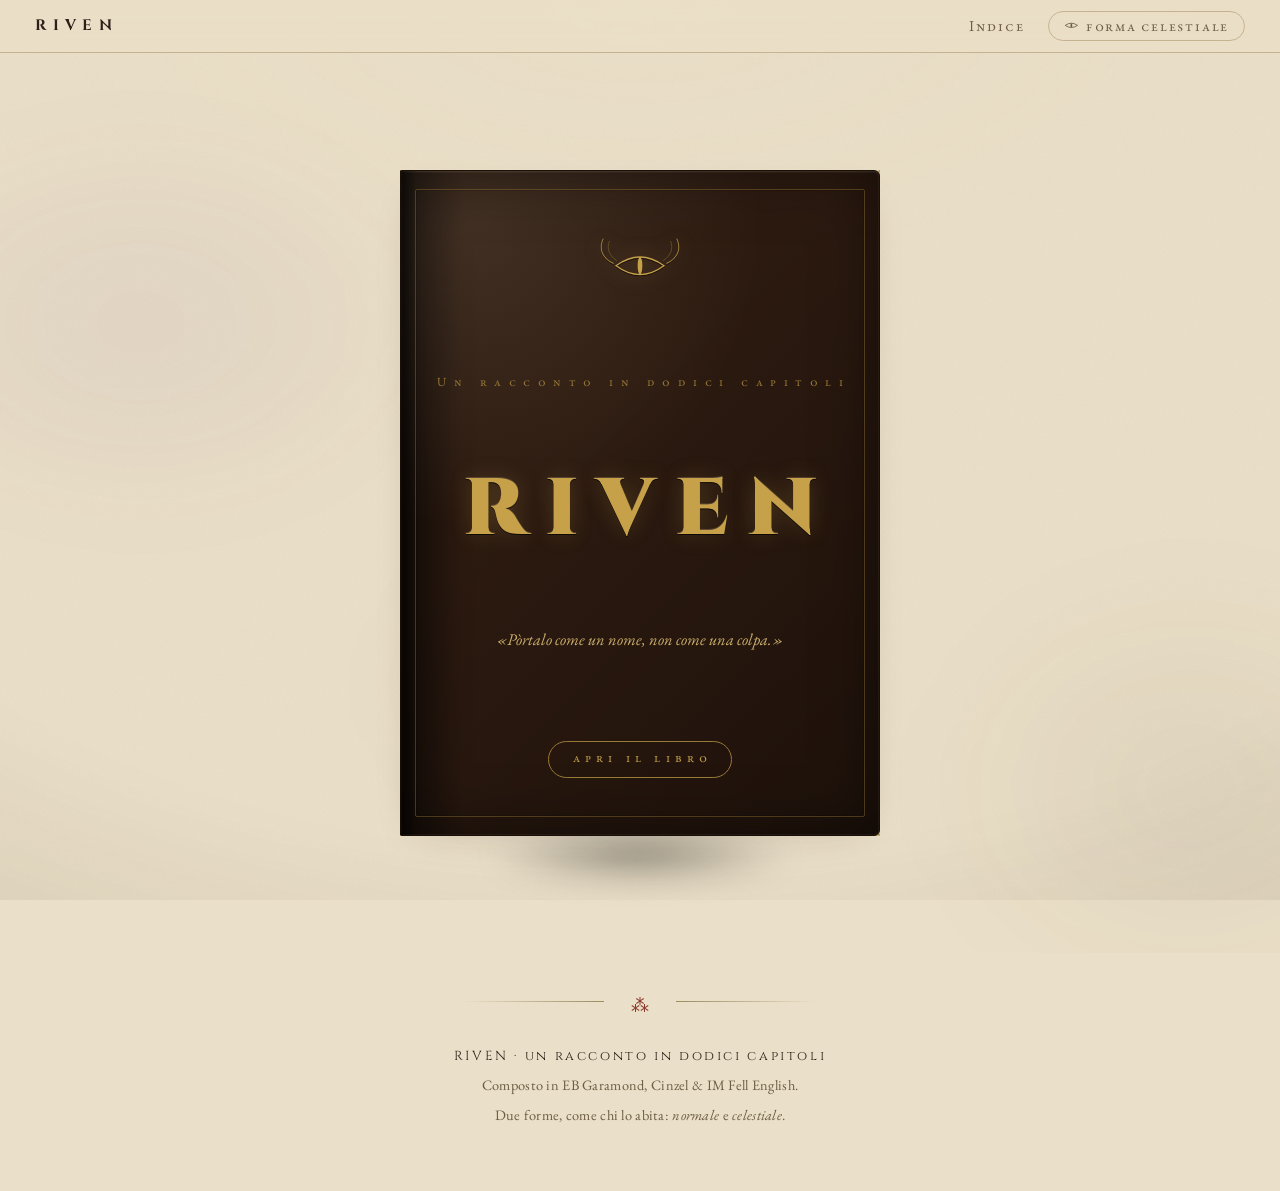
==== commit da7466b5: "Add files via upload" ====
--- a/index.html
+++ b/index.html
@@ -1,96 +1,108 @@
 <!doctype html>
 <html lang="it" data-tema="normale">
+
 <head>
-<meta charset="utf-8">
-<meta name="viewport" content="width=device-width, initial-scale=1">
-<title>RIVEN — Il quaderno dello strappo</title>
-<meta name="description" content="Un racconto gotico in dodici capitoli.">
-<meta property="og:title" content="RIVEN — Il quaderno dello strappo">
-<meta property="og:description" content="Un racconto gotico in dodici capitoli.">
-<link rel="preconnect" href="https://fonts.googleapis.com"><link rel="preconnect" href="https://fonts.gstatic.com" crossorigin><link href="https://fonts.googleapis.com/css2?family=Cinzel:wght@700;900&family=EB+Garamond:ital,wght@0,400;0,600;1,400;1,600&family=IM+Fell+English:ital@0;1&family=Caveat:wght@400;600;700&display=swap" rel="stylesheet">
-<link rel="stylesheet" href="css/stile.css?v=1781394057">
-<script>try{var f=localStorage.getItem('riven-forma');if(!f)f=matchMedia('(prefers-color-scheme: dark)').matches?'celestiale':'normale';document.documentElement.setAttribute('data-tema',f);}catch(e){}</script>
+  <meta charset="utf-8">
+  <meta name="viewport" content="width=device-width, initial-scale=1">
+  <title>RIVEN — Il quaderno dello strappo</title>
+  <meta name="description" content="Un racconto gotico in dodici capitoli.">
+  <meta property="og:title" content="RIVEN — Il quaderno dello strappo">
+  <meta property="og:description" content="Un racconto gotico in dodici capitoli.">
+  <link rel="preconnect" href="https://fonts.googleapis.com">
+  <link rel="preconnect" href="https://fonts.gstatic.com" crossorigin>
+  <link
+    href="https://fonts.googleapis.com/css2?family=Cinzel:wght@700;900&family=EB+Garamond:ital,wght@0,400;0,600;1,400;1,600&family=IM+Fell+English:ital@0;1&family=Caveat:wght@400;600;700&display=swap"
+    rel="stylesheet">
+  <link rel="stylesheet" href="css/stile.css?v=1781432288">
+  <script>try { var f = localStorage.getItem('riven-forma'); if (!f) f = matchMedia('(prefers-color-scheme: dark)').matches ? 'celestiale' : 'normale'; document.documentElement.setAttribute('data-tema', f); } catch (e) { }</script>
 </head>
+
 <body class="home">
-<div class="fiume" aria-hidden="true"><i></i></div>
-<header class="barra">
-  <a class="marchio" href="index.html">RIVEN</a>
-  <nav>
-    <a href="indice.html">Indice</a>
-    <button class="forma" type="button"><svg class="occhio" viewBox="0 0 24 16" fill="none" aria-hidden="true">
-  <path d="M2 8 Q12 1 22 8 Q12 15 2 8 Z" stroke="currentColor" stroke-width="1.4"/>
-  <ellipse cx="12" cy="8" rx="1.4" ry="3.6" fill="currentColor"/>
-</svg><span class="etichetta">forma celestiale</span></button>
-  </nav>
-</header>
-<section class="copertina">
-  <div class="fumo a" aria-hidden="true"></div>
-  <div class="fumo b" aria-hidden="true"></div>
-  <div class="fumo c" aria-hidden="true"></div>
+  <div class="fiume" aria-hidden="true"><i></i></div>
+  <header class="barra">
+    <a class="marchio" href="index.html">RIVEN</a>
+    <nav>
+      <a href="indice.html">Indice</a>
+      <button class="forma" type="button"><svg class="occhio" viewBox="0 0 24 16" fill="none" aria-hidden="true">
+          <path d="M2 8 Q12 1 22 8 Q12 15 2 8 Z" stroke="currentColor" stroke-width="1.4" />
+          <ellipse cx="12" cy="8" rx="1.4" ry="3.6" fill="currentColor" />
+        </svg><span class="etichetta">forma celestiale</span></button>
+    </nav>
+  </header>
+  <section class="copertina">
+    <div class="fumo a" aria-hidden="true"></div>
+    <div class="fumo b" aria-hidden="true"></div>
+    <div class="fumo c" aria-hidden="true"></div>
 
-  <div class="scena-libro">
-    <div class="libro3d" id="libro3d" role="button" tabindex="0" aria-label="Apri il libro">
-      <div class="bordo-superiore" aria-hidden="true"></div>
-      <div class="bordo-destro" aria-hidden="true"></div>
-      <div class="bordo-inferiore" aria-hidden="true"></div>
-      <div class="dorso" aria-hidden="true"></div>
-      
-      <div class="copertina-retro" aria-hidden="true">
-        <svg viewBox="0 0 120 80" class="sigillo-retro" fill="none" aria-hidden="true">
-          <path d="M30 46 Q60 24 90 46 Q60 68 30 46 Z" stroke-width="1.4"/>
-          <ellipse cx="60" cy="46" rx="2.6" ry="9"/>
-        </svg>
-        <p class="sinossi">
-          Un quaderno trovato tra la neve e il fango.<br>Una creatura che non sa di essere un mostro.<br>Dodici capitoli per scendere nell'abisso dell'Altopiano, dove la pietà non esiste e ogni pagina sanguina.<br><br>Non aprire se hai paura del buio.
-        </p>
-      </div>
+    <div class="scena-libro">
+      <div class="libro3d" id="libro3d" role="button" tabindex="0" aria-label="Apri il libro">
+        <div class="bordo-superiore" aria-hidden="true"></div>
+        <div class="bordo-destro" aria-hidden="true"></div>
+        <div class="bordo-inferiore" aria-hidden="true"></div>
+        <div class="dorso" aria-hidden="true"></div>
 
-      <div class="pagina-dentro">
-        <div class="incipit">
-          <p>C'era un fiume, ai margini delle carte,<br>che non aveva dottrina e non aveva pietà:<br>portava ciò che gli veniva affidato,<br>e posava ciò che decideva di posare.</p>
-<p>Una notte d'inverno portò un cesto.<br>Dentro il cesto c'era una cosa senza nome,<br>che guardava il buio come si guarda una casa.</p>
-<p>Questa è la storia di come quella cosa ebbe un nome,<br>di ciò che il nome le costò,<br>e di un libro lasciato a metà da chi venne prima.</p>
-<p class="monito">Chi legge, sappia: qui nessuna pagina si chiude.<br>Si aprono soltanto.</p>
-<div style="text-align:center; margin-top: 2rem;">
-  <button class="vai-indice" onclick="window.location.href='indice.html'">Sfoglia l'Indice</button>
-</div>
+        <div class="copertina-retro" aria-hidden="true">
+          <svg viewBox="0 0 120 80" class="sigillo-retro" fill="none" aria-hidden="true">
+            <path d="M30 46 Q60 24 90 46 Q60 68 30 46 Z" stroke-width="1.4" />
+            <ellipse cx="60" cy="46" rx="2.6" ry="9" />
+          </svg>
+          <p class="sinossi">
+            Un quaderno trovato tra la neve e il fango.<br>Una creatura che non sa di essere un mostro.<br>Dodici
+            capitoli per scendere nell'abisso dell'Altopiano, dove la pietà non esiste e ogni pagina
+            sanguina.<br><br>Non aprire se hai paura del buio.
+          </p>
         </div>
-      </div>
-      
-      <div class="copertina-libro">
-        <div class="faccia fronte">
-          <svg class="sigillo" viewBox="0 0 120 80" fill="none" xmlns="http://www.w3.org/2000/svg" aria-hidden="true">
-  <path class="tratto" d="M30 46 Q60 24 90 46 Q60 68 30 46 Z" stroke-width="1.6"/>
-  <ellipse class="pupilla" cx="60" cy="46" rx="3" ry="11"/>
-  <path class="tratto" d="M27 43 C13 37 8 25 14 12" stroke-width="1.3" opacity=".75"/>
-  <path class="tratto" d="M31 40 C21 33 18 24 22 15" stroke-width="1" opacity=".45"/>
-  <path class="tratto" d="M93 43 C107 37 112 25 106 12" stroke-width="1.3" opacity=".75"/>
-  <path class="tratto" d="M89 40 C99 33 102 24 98 15" stroke-width="1" opacity=".45"/>
-</svg>
-          <p class="sovratitolo">Un racconto in dodici capitoli</p>
-          <h1 class="titolone">RIVEN</h1>
-          <p class="sottotitolo">«Pòrtalo come un nome, non come una colpa.»</p>
-          <span class="invito">apri il libro</span>
+
+        <div class="pagina-dentro">
+          <div class="incipit">
+            <p>C'era un fiume, ai margini delle carte,<br>che non aveva dottrina e non aveva pietà:<br>portava ciò che
+              gli veniva affidato,<br>e posava ciò che decideva di posare.</p>
+            <p>Una notte d'inverno portò un cesto.<br>Dentro il cesto c'era una cosa senza nome,<br>che guardava il buio
+              come si guarda una casa.</p>
+            <p>Questa è la storia di come quella cosa ebbe un nome,<br>di ciò che il nome le costò,<br>e di un libro
+              lasciato a metà da chi venne prima.</p>
+            <p class="monito">Chi legge, sappia: qui nessuna pagina si chiude.<br>Si aprono soltanto.</p>
+            <div style="text-align:center; margin-top: 2rem;">
+              <button class="vai-indice" onclick="window.location.href='indice.html'">Sfoglia l'Indice</button>
+            </div>
+          </div>
         </div>
-        <div class="faccia retro" aria-hidden="true">
-          <!-- L'interno della copertina anteriore resta vuoto e pulito -->
+
+        <div class="copertina-libro">
+          <div class="faccia fronte">
+            <svg class="sigillo" viewBox="0 0 120 80" fill="none" xmlns="http://www.w3.org/2000/svg" aria-hidden="true">
+              <path class="tratto" d="M30 46 Q60 24 90 46 Q60 68 30 46 Z" stroke-width="1.6" />
+              <ellipse class="pupilla" cx="60" cy="46" rx="3" ry="11" />
+              <path class="tratto" d="M27 43 C13 37 8 25 14 12" stroke-width="1.3" opacity=".75" />
+              <path class="tratto" d="M31 40 C21 33 18 24 22 15" stroke-width="1" opacity=".45" />
+              <path class="tratto" d="M93 43 C107 37 112 25 106 12" stroke-width="1.3" opacity=".75" />
+              <path class="tratto" d="M89 40 C99 33 102 24 98 15" stroke-width="1" opacity=".45" />
+            </svg>
+            <p class="sovratitolo">Un racconto in dodici capitoli</p>
+            <h1 class="titolone">RIVEN</h1>
+            <p class="sottotitolo">«Pòrtalo come un nome, non come una colpa.»</p>
+            <span class="invito">apri il libro</span>
+          </div>
+          <div class="faccia retro" aria-hidden="true">
+            <!-- L'interno della copertina anteriore resta vuoto e pulito -->
+          </div>
         </div>
       </div>
     </div>
-  </div>
 
-  <div class="segnalibro">
-    <button class="chiudi-segnalibro" title="Chiudi" aria-label="Chiudi segnalibro">✖</button>
-    <span class="dove-eri">riprendi la lettura</span>
-    <a class="link-leggi" href="#"></a>
-  </div>
-</section>
-<footer class="colophon">
-  <span class="fregio">⁂</span>
-  <p>RIVEN · un racconto in dodici capitoli</p>
-  <p>Composto in EB Garamond, Cinzel &amp; IM Fell English.</p>
-  <p>Due forme, come chi lo abita: <em>normale</em> e <em>celestiale</em>.</p>
-</footer>
-<script src="js/lettura.js?v=1781394057"></script>
+    <div class="segnalibro">
+      <button class="chiudi-segnalibro" title="Chiudi" aria-label="Chiudi segnalibro">✖</button>
+      <span class="dove-eri">riprendi la lettura</span>
+      <a class="link-leggi" href="#"></a>
+    </div>
+  </section>
+  <footer class="colophon">
+    <span class="fregio">⁂</span>
+    <p>RIVEN · un racconto in dodici capitoli</p>
+    <p>Composto in EB Garamond, Cinzel &amp; IM Fell English.</p>
+    <p>Due forme, come chi lo abita: <em>normale</em> e <em>celestiale</em>.</p>
+  </footer>
+  <script src="js/lettura.js?v=1781432288"></script>
 </body>
+
 </html>
--- a/css/stile.css
+++ b/css/stile.css
@@ -85,10 +85,17 @@
 body::after{
   content:"";
   position:fixed; inset:0; z-index:39; pointer-events:none;
-  background:radial-gradient(ellipse 120% 90% at 50% 40%, transparent 60%, rgba(0,0,0,.10) 100%);
+  background:
+    radial-gradient(120% 75% at 50% 0%, rgba(255,242,214,.06), transparent 42%),
+    radial-gradient(ellipse 122% 96% at 50% 42%, transparent 54%, rgba(40,26,12,.18) 100%);
   transition:opacity var(--transizione);
 }
-html[data-tema="normale"] body::after{ opacity:.5 }
+html[data-tema="normale"] body::after{ opacity:.65 }
+html[data-tema="celestiale"] body::after{
+  background:
+    radial-gradient(120% 75% at 50% 0%, rgba(150,120,210,.07), transparent 44%),
+    radial-gradient(ellipse 122% 96% at 50% 42%, transparent 48%, rgba(0,0,0,.55) 100%);
+}
 
 a{color:var(--viola); text-decoration:none; transition:color .2s}
 a:hover{color:var(--rubrica)}
@@ -342,7 +349,12 @@
 .bestiario .rubrichetta{
   display:block; text-align:center;
   font-variant:small-caps; letter-spacing:.42em; text-indent:.42em;
-  font-size:.8rem; color:var(--rubrica); margin-bottom:.9rem;
+  font-size:.8rem; color:var(--rubrica); margin-bottom:1.1rem;
+}
+.bestiario .rubrichetta::before,
+.bestiario .rubrichetta::after{
+  content:"❦"; color:var(--oro-tenue); font-size:.92em;
+  letter-spacing:0; text-indent:0; margin:0 .7em; opacity:.7;
 }
 .bestiario .nota{
   font-family:var(--font-altramano); font-style:italic;
@@ -468,11 +480,17 @@
 .indice li:first-child{ border-top:1px solid var(--linea) }
 .voce-indice{
   display:grid; grid-template-columns:4.2rem 1fr; gap:0 1.4rem;
-  align-items:baseline;
-  padding:1.15rem .4rem; color:var(--inchiostro);
-  transition:background .25s;
-}
-.voce-indice:hover{ background:color-mix(in srgb, var(--viola) 6%, transparent) }
+  align-items:baseline; position:relative;
+  padding:1.15rem .4rem .9rem 1rem; color:var(--inchiostro);
+  transition:background .25s, padding-left .25s;
+}
+.voce-indice::before{   /* filo verticale che cresce all'hover */
+  content:""; position:absolute; left:0; top:50%; width:2px; height:0;
+  background:linear-gradient(var(--viola), var(--rubrica));
+  transform:translateY(-50%); transition:height .28s ease; opacity:.85;
+}
+.voce-indice:hover{ background:color-mix(in srgb, var(--viola) 6%, transparent); padding-left:1.4rem }
+.voce-indice:hover::before{ height:62% }
 .voce-indice .num{
   font-family:var(--font-lapide); font-weight:700; font-size:1.5rem;
   color:var(--rubrica); text-align:right;
@@ -487,12 +505,20 @@
 
 /* ----------------------------- colophon */
 .colophon{
-  border-top:1px solid var(--linea);
-  text-align:center; padding:2.6rem 1.4rem 3.4rem;
-  color:var(--inchiostro-tenue); font-size:.92rem;
-}
-.colophon .fregio{ color:var(--rubrica); letter-spacing:.6em; text-indent:.6em; display:block; margin-bottom:1rem }
-.colophon p{ margin:.3em 0 }
+  text-align:center; padding:3rem 1.4rem 3.6rem;
+  color:var(--inchiostro-tenue); font-size:.9rem; position:relative;
+}
+.colophon::before{
+  content:""; display:block; width:min(58%,22rem); height:1px; margin:0 auto 1.7rem;
+  background:linear-gradient(90deg, transparent, var(--linea-forte) 35%, var(--oro-tenue), var(--linea-forte) 65%, transparent);
+}
+.colophon .fregio{
+  color:var(--rubrica); font-size:1.15rem; letter-spacing:.5em; text-indent:.5em;
+  display:block; width:-moz-fit-content; width:fit-content; margin:-2.55rem auto 1.5rem;
+  background:var(--carta); padding:0 1.1rem; position:relative;
+}
+.colophon p{ margin:.4em 0; letter-spacing:.02em }
+.colophon p:first-of-type{ font-family:var(--font-lapide); letter-spacing:.2em; font-size:.82rem; color:var(--inchiostro) }
 
 /* il libro che si apre (home) */
 .home .copertina{ gap:0 }
@@ -656,34 +682,103 @@
    EFFETTI IMMERSIVI per-capitolo
    ============================================================ */
 
-/* --- Cap. III · il sigillo inciso a fuoco --- */
-.sigillo-scena{ position:relative }
-.sigillo-fuoco{
-  position:fixed; inset:0; z-index:33; pointer-events:none;
-  display:grid; place-items:center; opacity:0;
-  background:radial-gradient(closest-side, rgba(8,4,18,.74), rgba(8,4,18,.32) 45%, transparent 70%);
-}
-.sigillo-fuoco svg{ width:min(66vmin, 520px); height:auto; overflow:visible }
-.sigillo-fuoco .ramo{
-  fill:none; stroke:#c9aef0; stroke-width:2.4; stroke-linecap:round; stroke-linejoin:round;
-  stroke-dasharray:1; stroke-dashoffset:1;
-  filter:drop-shadow(0 0 4px #fff) drop-shadow(0 0 12px var(--viola)) drop-shadow(0 0 26px var(--viola));
-}
-.sigillo-fuoco .occhio-p{
-  fill:#e7d8ff; opacity:0;
-  transform-box:fill-box; transform-origin:center;
-  filter:drop-shadow(0 0 10px var(--viola)) drop-shadow(0 0 22px var(--viola));
-}
-.sigillo-scena.acceso .sigillo-fuoco{ animation:sig-vita 6.5s ease forwards }
-.sigillo-scena.acceso .ramo{ animation:sig-incidi 1.9s cubic-bezier(.5,0,.3,1) forwards .2s, sig-pulsa 2.4s ease-in-out 2.2s infinite }
-.sigillo-scena.acceso .ramo:nth-of-type(n+2){ animation-delay:.65s, 2.4s }
-.sigillo-scena.acceso .ramo:nth-of-type(n+5){ animation-delay:1.1s, 2.6s }
-.sigillo-scena.acceso .occhio-p{ animation:sig-occhio 1.5s ease forwards 1.7s }
-@keyframes sig-vita{ 0%{opacity:0} 14%{opacity:1} 60%{opacity:1} 78%{opacity:.92} 100%{opacity:0} }
-@keyframes sig-incidi{ to{ stroke-dashoffset:0 } }
-@keyframes sig-pulsa{ 0%,100%{ stroke:#b79ae6 } 50%{ stroke:#efe2ff } }
-@keyframes sig-occhio{ 0%{opacity:0; transform:scale(.4)} 55%{opacity:1; transform:scale(1.12)} 100%{opacity:.95; transform:none} }
-@media (prefers-reduced-motion:reduce){ .sigillo-fuoco{ display:none } }
+/* --- "Decifra" · la mano morta, illeggibile finché non ci passi sopra (%%…%%) --- */
+.decifra{
+  font-family:'IM Fell English', var(--font-corpo);
+  color:var(--viola); cursor:help;
+  border-bottom:1px dotted var(--viola-tenue);
+  text-shadow:0 0 6px var(--bagliore);
+  transition:color .45s ease, text-shadow .45s ease;
+}
+.decifra:hover, .decifra:focus{ outline:none }
+html[data-tema="celestiale"] .decifra{ text-shadow:0 0 11px var(--bagliore) }
+/* ricomposta: torna inchiostro, in corsivo come il resto della citazione */
+.decifra.risolto{
+  color:inherit; font-family:inherit; font-style:italic;
+  text-shadow:none; border-bottom-color:transparent;
+}
+@media (prefers-reduced-motion:reduce){
+  .decifra{ color:inherit; font-family:inherit; text-shadow:none; border-bottom-color:transparent; cursor:auto }
+}
+
+/* --- Note a margine · marcatore [[testo||nota]], pannello a destra --- */
+.nota{ cursor:pointer }
+.nota-rif{ border-bottom:1px dotted var(--rubrica); transition:color .2s }
+.nota:hover .nota-rif, .nota:focus .nota-rif, .nota.nota-attiva .nota-rif{ color:var(--rubrica) }
+.nota:focus-visible{ outline:2px solid var(--viola); outline-offset:2px; border-radius:2px }
+.nota-seg{
+  font-family:var(--font-lapide); font-weight:700; font-size:.62em;
+  color:var(--rubrica); vertical-align:super; line-height:0; margin-left:.1em;
+}
+.nota-corpo{ display:none }   /* solo deposito del testo della nota */
+
+.nota-pop{
+  position:fixed; z-index:100;
+  width:max-content; max-width:min(20rem, 85vw);
+  background:var(--carta-nota); color:var(--inchiostro);
+  border:1px solid var(--linea-forte);
+  border-radius:4px;
+  box-shadow: 0 4px 20px rgba(0,0,0,0.15), 0 0 0 1px var(--linea);
+  padding:1rem 1.4rem;
+  font-family:var(--font-corpo); font-size:1rem; line-height:1.5;
+  opacity:0; transform:translateY(8px);
+  transition:opacity .2s ease, transform .2s ease;
+  text-align:center;
+}
+.nota-pop.aperta{ opacity:1; transform:none }
+.nota-pop-num{
+  display:block;
+  font-variant:small-caps; letter-spacing:.2em;
+  font-size:.75rem; color:var(--rubrica); margin-bottom:.4rem;
+}
+.nota-pop-num::before{ content:"" }
+.nota-pop-testo em{ font-style:italic }
+.nota-pop::before, .nota-pop::after {
+  content:""; position:absolute;
+  left:50%; margin-left:-7px;
+  border-style:solid; border-color:transparent;
+  width:0; height:0;
+}
+.nota-pop.sopra::before { border-width:8px 7px 0; border-top-color:var(--linea-forte); bottom:-8px; }
+.nota-pop.sopra::after  { border-width:7px 6px 0; border-top-color:var(--carta-nota); bottom:-6px; margin-left:-6px; }
+.nota-pop.sotto::before { border-width:0 7px 8px; border-bottom-color:var(--linea-forte); top:-8px; }
+.nota-pop.sotto::after  { border-width:0 6px 7px; border-bottom-color:var(--carta-nota); top:-6px; margin-left:-6px; }
+
+html[data-tema="celestiale"] .nota-pop{ box-shadow:0 6px 24px rgba(0,0,0,.6), 0 0 20px -5px var(--bagliore) }
+@media (max-width:760px){
+  .nota-pop{ left:50% !important; transform:translateX(-50%) translateY(8px) !important; bottom:1.1rem; top:auto !important; right:auto !important; }
+  .nota-pop.aperta{ transform:translateX(-50%) translateY(0) !important }
+  .nota-pop::before, .nota-pop::after{ display:none }
+}
+@media print{ .nota-pop{ display:none !important } .nota-corpo{ display:inline } .nota-seg{ color:#111 } }
+
+/* --- Blocco enigma (testo da decifrare isolato) --- */
+.enigma-box{
+  margin:2.5rem auto; max-width:33rem;
+  background:var(--carta-nota);
+  border:1px solid var(--linea-forte);
+  padding:2.2rem 1.7rem 1.8rem;
+  text-align:center;
+  position:relative;
+  box-shadow:var(--ombra);
+  height: 12rem;
+  display: flex;
+  flex-direction: column;
+  justify-content: center;
+}
+.enigma-box .enigma-istruzioni{
+  position:absolute; top:-.7rem; left:50%; transform:translateX(-50%);
+  background:var(--carta); padding:0 1rem;
+  font-variant:small-caps; letter-spacing:.25em; text-indent:.25em;
+  font-size:.75rem; color:var(--rubrica);
+  border:1px solid var(--linea-forte); border-radius:2em;
+  transition:opacity .3s; opacity:.9; white-space:nowrap;
+}
+.enigma-box:hover .enigma-istruzioni{ opacity:0 }
+.enigma-box .enigma-testo{
+  font-family:var(--font-altramano); font-size:1.15em; line-height:1.6;
+}
+html[data-tema="celestiale"] .enigma-box{ box-shadow:0 1px 2px rgba(0,0,0,.5), 0 0 34px -12px var(--bagliore) }
 
 /* --- Cap. IV · inchiostro sanguinante --- */
 .inchiostro{ position:fixed; top:0; left:0; right:0; height:0; z-index:24; pointer-events:none; --ink:#241a12 }
@@ -743,7 +838,7 @@
 }
 @media print{
   .barra, .fiume, .passi, .forma, .discesa, .fumo, .segnalibro, .psicosi-voci, .marea,
-  .sigillo-fuoco, .inchiostro, .occhi, .strappo{ display:none !important }
+  .inchiostro, .occhi, .strappo{ display:none !important }
   .copertina-libro{ display:none !important }
   .incipit{ opacity:1 !important; transform:none !important }
   body{ background:#fff; color:#111; font-size:11.5pt }
@@ -858,70 +953,70 @@
   background: var(--rubrica); color: var(--carta); box-shadow: 0 0 16px var(--bagliore);
   transform: scale(1.05);
 }
-
-/* ============================================================
-   SEGNALIBRO-PUGNALE — si pianta nel punto esatto della lettura
-   ============================================================ */
-.testo p.segnato{ position:relative }
-.pugnale{
-  position:absolute; top:-1.55em; left:-1.2rem;
-  width:12rem; height:auto; z-index:14;
-  cursor:pointer; transform-origin:18px 50%;
-  filter:drop-shadow(0 4px 5px rgba(0,0,0,.45));
-}
-.pugnale svg{ width:100%; height:auto; display:block; overflow:visible }
-.pugnale .lama{ fill:url(#acciaioLama) }
-.pugnale .solco{ stroke:rgba(0,0,0,.35); stroke-width:1; fill:none }
-.pugnale .filo{ stroke:var(--viola); stroke-width:1.1; fill:none; opacity:.85;
-  filter:drop-shadow(0 0 3px var(--viola)) }
-.pugnale .guardia{ fill:#aeb7c6; stroke:#5a6373; stroke-width:.6 }
-.pugnale .impugnatura{ fill:#3a281a; stroke:#1f140b; stroke-width:.6 }
-.pugnale .ferro{ fill:#9aa3b2; stroke:#5a6373; stroke-width:.6 }
-.pugnale .pomo-occhio{ fill:var(--viola); filter:drop-shadow(0 0 4px var(--viola)) }
-.pugnale .glint{ fill:#fff; opacity:0 }
-.pugnale.entra .glint{ animation:pugnale-glint 1s ease .35s 1 }
-.pugnale.entra{ animation:pugnale-pianta .85s cubic-bezier(.2,1.25,.35,1) both }
-.pugnale.esci{ animation:pugnale-via .5s cubic-bezier(.5,0,.8,.2) both }
-.pugnale:hover{ filter:drop-shadow(0 4px 7px rgba(0,0,0,.5)) drop-shadow(0 0 8px var(--bagliore)) }
-.pugnale::after{   /* tacca/taglio sulla pagina, sotto la punta */
-  content:""; position:absolute; right:.2rem; top:calc(50% + .55em); width:34%; height:1px;
-  background:linear-gradient(90deg, transparent, var(--viola-tenue), transparent); opacity:.5;
-}
-@keyframes pugnale-pianta{
-  0%{ transform:translateX(-70px) rotate(-16deg); opacity:0 }
-  55%{ transform:translateX(6px) rotate(-1deg); opacity:1 }
-  70%{ transform:translateX(0) rotate(-6deg) }
-  84%{ transform:rotate(-3.5deg) }
-  100%{ transform:translateX(0) rotate(-5deg); opacity:1 }
-}
-.pugnale{ transform:translateX(0) rotate(-5deg) }   /* stato a riposo: leggermente piantato */
-@keyframes pugnale-via{ to{ transform:translateX(-70px) rotate(-18deg); opacity:0 } }
-@keyframes pugnale-glint{ 0%{opacity:0; transform:translateX(-30px)} 40%{opacity:.85} 100%{opacity:0; transform:translateX(60px)} }
-@media (max-width:760px){
-  .pugnale{ width:8.5rem; left:-.5rem; top:-1.4em }
-}
-@media (prefers-reduced-motion:reduce){
-  .pugnale.entra, .pugnale.esci{ animation:none }
-  .pugnale{ transform:rotate(-4deg) }
-}
-
-/* il bottone che pianta il segnalibro (solo nei capitoli) */
-.pianta-pugnale{
-  position:fixed; right:1.1rem; bottom:1.1rem; z-index:55;
-  display:flex; align-items:center; gap:.5rem;
-  background:color-mix(in srgb, var(--carta) 90%, transparent);
-  -webkit-backdrop-filter:blur(6px); backdrop-filter:blur(6px);
-  border:1px solid var(--linea-forte); border-radius:2em;
-  padding:.5rem .9rem .5rem .7rem; cursor:pointer;
-  color:var(--inchiostro-tenue); font-family:var(--font-corpo);
-  font-variant:small-caps; letter-spacing:.14em; font-size:.82rem;
-  box-shadow:var(--ombra); transition:color .2s, border-color .2s, box-shadow .2s;
-}
-.pianta-pugnale:hover{ color:var(--viola); border-color:var(--viola); box-shadow:var(--ombra), 0 0 14px var(--bagliore) }
-.pianta-pugnale .icona{ width:1.5rem; height:auto; flex:none }
-.pianta-pugnale .icona .lama{ fill:#aeb7c6 }
-.pianta-pugnale .icona .filo{ stroke:var(--viola); stroke-width:1.2; fill:none }
-.pianta-pugnale .icona .impugnatura{ fill:#3a281a }
-.pianta-pugnale .icona .ferro{ fill:#9aa3b2 }
-.pianta-pugnale.attivo{ color:var(--viola); border-color:var(--viola) }
-@media print{ .pianta-pugnale, .pugnale{ display:none !important } }
+
+/* ============================================================
+   SEGNALIBRO-PUGNALE — si pianta nel punto esatto della lettura
+   ============================================================ */
+.testo p.segnato{ position:relative }
+.pugnale{
+  position:absolute; top:-1.55em; left:-1.2rem;
+  width:12rem; height:auto; z-index:14;
+  cursor:pointer; transform-origin:18px 50%;
+  filter:drop-shadow(0 4px 5px rgba(0,0,0,.45));
+}
+.pugnale svg{ width:100%; height:auto; display:block; overflow:visible }
+.pugnale .lama{ fill:url(#acciaioLama) }
+.pugnale .solco{ stroke:rgba(0,0,0,.35); stroke-width:1; fill:none }
+.pugnale .filo{ stroke:var(--viola); stroke-width:1.1; fill:none; opacity:.85;
+  filter:drop-shadow(0 0 3px var(--viola)) }
+.pugnale .guardia{ fill:#aeb7c6; stroke:#5a6373; stroke-width:.6 }
+.pugnale .impugnatura{ fill:#3a281a; stroke:#1f140b; stroke-width:.6 }
+.pugnale .ferro{ fill:#9aa3b2; stroke:#5a6373; stroke-width:.6 }
+.pugnale .pomo-occhio{ fill:var(--viola); filter:drop-shadow(0 0 4px var(--viola)) }
+.pugnale .glint{ fill:#fff; opacity:0 }
+.pugnale.entra .glint{ animation:pugnale-glint 1s ease .35s 1 }
+.pugnale.entra{ animation:pugnale-pianta .85s cubic-bezier(.2,1.25,.35,1) both }
+.pugnale.esci{ animation:pugnale-via .5s cubic-bezier(.5,0,.8,.2) both }
+.pugnale:hover{ filter:drop-shadow(0 4px 7px rgba(0,0,0,.5)) drop-shadow(0 0 8px var(--bagliore)) }
+.pugnale::after{   /* tacca/taglio sulla pagina, sotto la punta */
+  content:""; position:absolute; right:.2rem; top:calc(50% + .55em); width:34%; height:1px;
+  background:linear-gradient(90deg, transparent, var(--viola-tenue), transparent); opacity:.5;
+}
+@keyframes pugnale-pianta{
+  0%{ transform:translateX(-70px) rotate(-16deg); opacity:0 }
+  55%{ transform:translateX(6px) rotate(-1deg); opacity:1 }
+  70%{ transform:translateX(0) rotate(-6deg) }
+  84%{ transform:rotate(-3.5deg) }
+  100%{ transform:translateX(0) rotate(-5deg); opacity:1 }
+}
+.pugnale{ transform:translateX(0) rotate(-5deg) }   /* stato a riposo: leggermente piantato */
+@keyframes pugnale-via{ to{ transform:translateX(-70px) rotate(-18deg); opacity:0 } }
+@keyframes pugnale-glint{ 0%{opacity:0; transform:translateX(-30px)} 40%{opacity:.85} 100%{opacity:0; transform:translateX(60px)} }
+@media (max-width:760px){
+  .pugnale{ width:8.5rem; left:-.5rem; top:-1.4em }
+}
+@media (prefers-reduced-motion:reduce){
+  .pugnale.entra, .pugnale.esci{ animation:none }
+  .pugnale{ transform:rotate(-4deg) }
+}
+
+/* il bottone che pianta il segnalibro (solo nei capitoli) */
+.pianta-pugnale{
+  position:fixed; right:1.1rem; bottom:1.1rem; z-index:55;
+  display:flex; align-items:center; gap:.5rem;
+  background:color-mix(in srgb, var(--carta) 90%, transparent);
+  -webkit-backdrop-filter:blur(6px); backdrop-filter:blur(6px);
+  border:1px solid var(--linea-forte); border-radius:2em;
+  padding:.5rem .9rem .5rem .7rem; cursor:pointer;
+  color:var(--inchiostro-tenue); font-family:var(--font-corpo);
+  font-variant:small-caps; letter-spacing:.14em; font-size:.82rem;
+  box-shadow:var(--ombra); transition:color .2s, border-color .2s, box-shadow .2s;
+}
+.pianta-pugnale:hover{ color:var(--viola); border-color:var(--viola); box-shadow:var(--ombra), 0 0 14px var(--bagliore) }
+.pianta-pugnale .icona{ width:1.5rem; height:auto; flex:none }
+.pianta-pugnale .icona .lama{ fill:#aeb7c6 }
+.pianta-pugnale .icona .filo{ stroke:var(--viola); stroke-width:1.2; fill:none }
+.pianta-pugnale .icona .impugnatura{ fill:#3a281a }
+.pianta-pugnale .icona .ferro{ fill:#9aa3b2 }
+.pianta-pugnale.attivo{ color:var(--viola); border-color:var(--viola) }
+@media print{ .pianta-pugnale, .pugnale{ display:none !important } }
